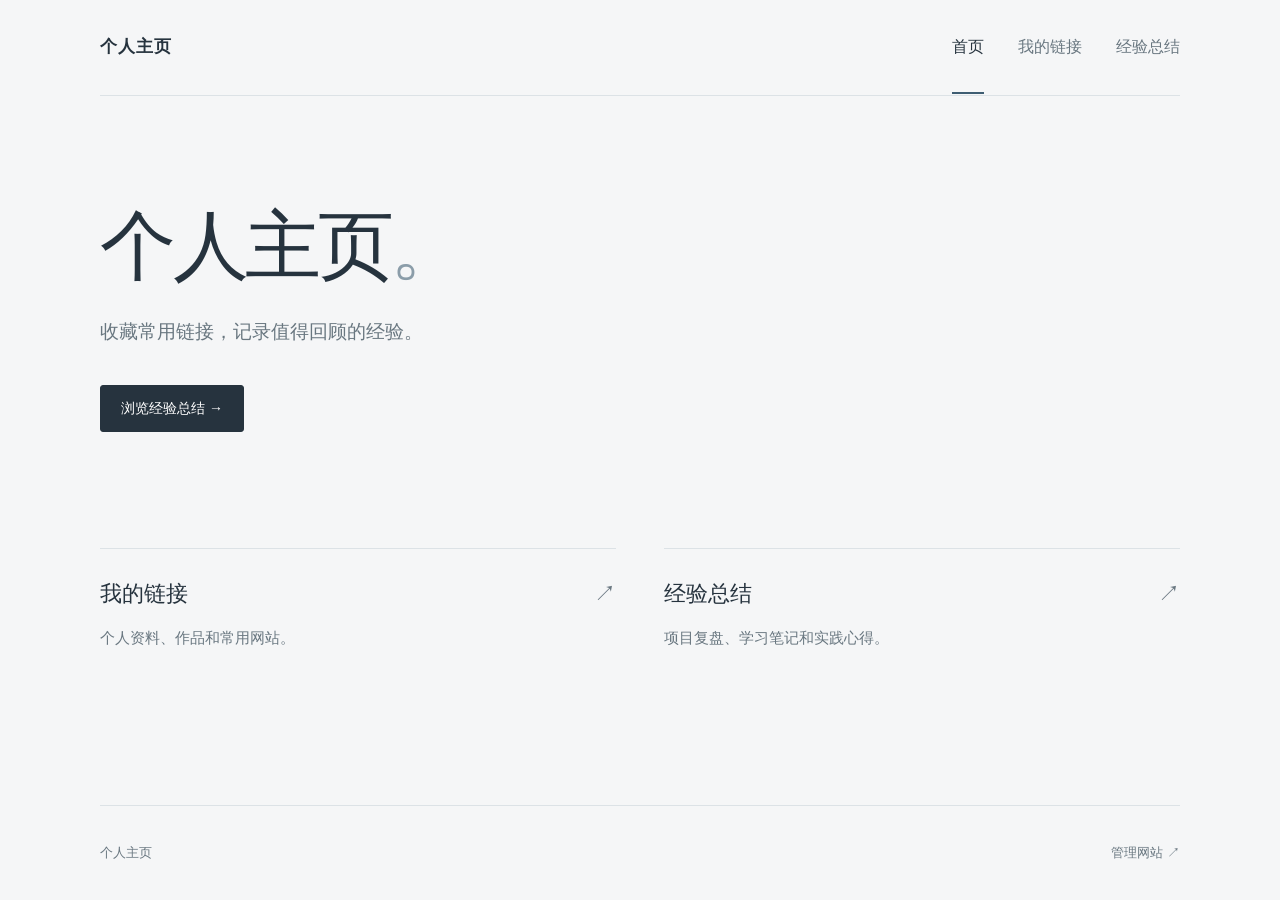
==== index.html @ 12f6c42c "替换完整网站" ====
<!doctype html>
<html lang="zh-CN">
<head>
<meta charset="utf-8">
<meta name="viewport" content="width=device-width,initial-scale=1">
<meta name="description" content="个人链接和经验总结">
<title>个人主页</title>
<link rel="stylesheet" href="style.css">
</head>
<body>
<a class="skip" href="#main">跳到正文</a>
<header>
<a class="brand" href="index.html">个人主页</a>
<nav aria-label="主导航">
<a href="index.html" aria-current="page">首页</a>
<a href="links.html">我的链接</a>
<a href="notes.html">经验总结</a>
</nav>
</header>
<main id="main">
<div class="hero">
<div>
<h1>个人主页<span>。</span>
</h1>
<p>收藏常用链接，记录值得回顾的经验。</p>
<a class="button" href="notes.html">浏览经验总结 →</a>
</div>
</div>
<section class="grid">
<a class="card" href="links.html">
<h2>我的链接 <span>↗</span>
</h2>
<p>个人资料、作品和常用网站。</p>
</a>
<a class="card" href="notes.html">
<h2>经验总结 <span>↗</span>
</h2>
<p>项目复盘、学习笔记和实践心得。</p>
</a>
</section>
</main>
<footer>
<span>个人主页</span>
<a href="admin/index.html">管理网站 ↗</a>
</footer>
</body>
</html>
---- style.css ----
:root{--bg:#f5f6f7;--ink:#26333e;--muted:#697780;--line:#dce2e6;--accent:#3e5d72}
*{box-sizing:border-box}html{color-scheme:light;scroll-behavior:smooth}body{margin:0;background:var(--bg);color:var(--ink);font:16px/1.8 -apple-system,BlinkMacSystemFont,"Segoe UI","Microsoft YaHei",sans-serif;-webkit-font-smoothing:antialiased}a{color:inherit;text-decoration:none}button,input{font:inherit}a,button{touch-action:manipulation}a:focus-visible,button:focus-visible,input:focus-visible{outline:2px solid var(--accent);outline-offset:5px}header,main,footer{width:min(1080px,100% - 64px);margin:auto}header{min-height:96px;display:flex;align-items:center;justify-content:space-between;border-bottom:1px solid var(--line);gap:28px}.brand{font-weight:650;letter-spacing:.06em;font-size:17px}nav{display:flex;gap:34px}nav a{color:var(--muted);padding:32px 0 30px;border-bottom:2px solid transparent}nav a[aria-current]{color:var(--ink);border-bottom-color:var(--accent)}nav a:hover{color:var(--ink)}main{min-height:calc(100svh - 191px);padding:78px 0 100px}h1{font-size:clamp(38px,5vw,64px);font-weight:500;line-height:1.25;letter-spacing:-.045em;margin:0 0 22px}h1 span{color:#8b9da9}h2{font-size:22px;font-weight:550;line-height:1.5;margin:0}p{color:var(--muted);margin:14px 0}main>p{max-width:600px}.hero{padding:24px 0 80px;max-width:780px}.hero h1{font-size:clamp(46px,6vw,76px)}.hero p{font-size:19px}.button{display:inline-flex;align-items:center;gap:20px;background:var(--ink);color:#fff;padding:10px 20px;margin-top:22px;border:1px solid var(--ink);border-radius:3px;font-size:14px;transition:background .18s}.button:hover{background:var(--accent)}.grid{display:grid;grid-template-columns:repeat(2,minmax(0,1fr));gap:0 48px;margin-top:36px}.card{display:block;border-top:1px solid var(--line);padding:28px 0;min-width:0;overflow-wrap:anywhere}.card p{font-size:15px;max-width:48ch}.card h2 span{float:right;color:var(--muted);font-size:22px}.card:hover h2{color:var(--accent)}a.card{transition:background .18s,padding .18s}a.card:hover{background:#edf0f2;padding-left:14px;padding-right:14px}.empty{margin-top:48px;max-width:700px}.empty h2:not(:first-child){margin-top:30px}footer{border-top:1px solid var(--line);min-height:95px;display:flex;align-items:center;justify-content:space-between;color:var(--muted);font-size:13px;gap:20px}footer a:hover{text-decoration:underline}.search{display:block;margin-top:38px;max-width:420px}.search span{display:block;font-size:13px;color:var(--muted);margin-bottom:8px}.search input{width:100%;border:1px solid var(--line);background:#fff;color:var(--ink);padding:11px 14px;border-radius:3px}.result-note{grid-column:1/-1;padding:32px 0;color:var(--muted)}.domain{display:block;color:var(--muted);font-size:12px;margin-top:16px;letter-spacing:.02em}.reading{max-width:720px;margin:0 auto}.reading h1{font-size:clamp(30px,4vw,46px);margin-top:30px}.prose{white-space:pre-wrap;overflow-wrap:anywhere;line-height:2.05;margin:32px 0 56px}.back{font-size:14px;color:var(--muted)}.back:hover{color:var(--ink)}.skip{position:absolute;top:-100px;left:20px;background:#fff;padding:10px;z-index:3}.skip:focus{top:10px}button.retry{border:1px solid var(--line);background:white;padding:8px 16px;color:var(--ink);cursor:pointer}.art{display:none}@media(max-width:640px){header,main,footer{width:calc(100% - 40px)}header{min-height:82px;gap:16px;flex-wrap:wrap;padding-top:22px}nav{gap:24px}nav a{padding:12px 0 18px;font-size:14px}main{padding:48px 0 64px}.hero{padding:8px 0 44px}.grid{grid-template-columns:1fr;gap:0;margin-top:28px}.hero p{font-size:16px}.card{padding:24px 0}footer{min-height:80px}.reading{margin:0}}@media(prefers-reduced-motion:reduce){html{scroll-behavior:auto}*{transition:none!important}}
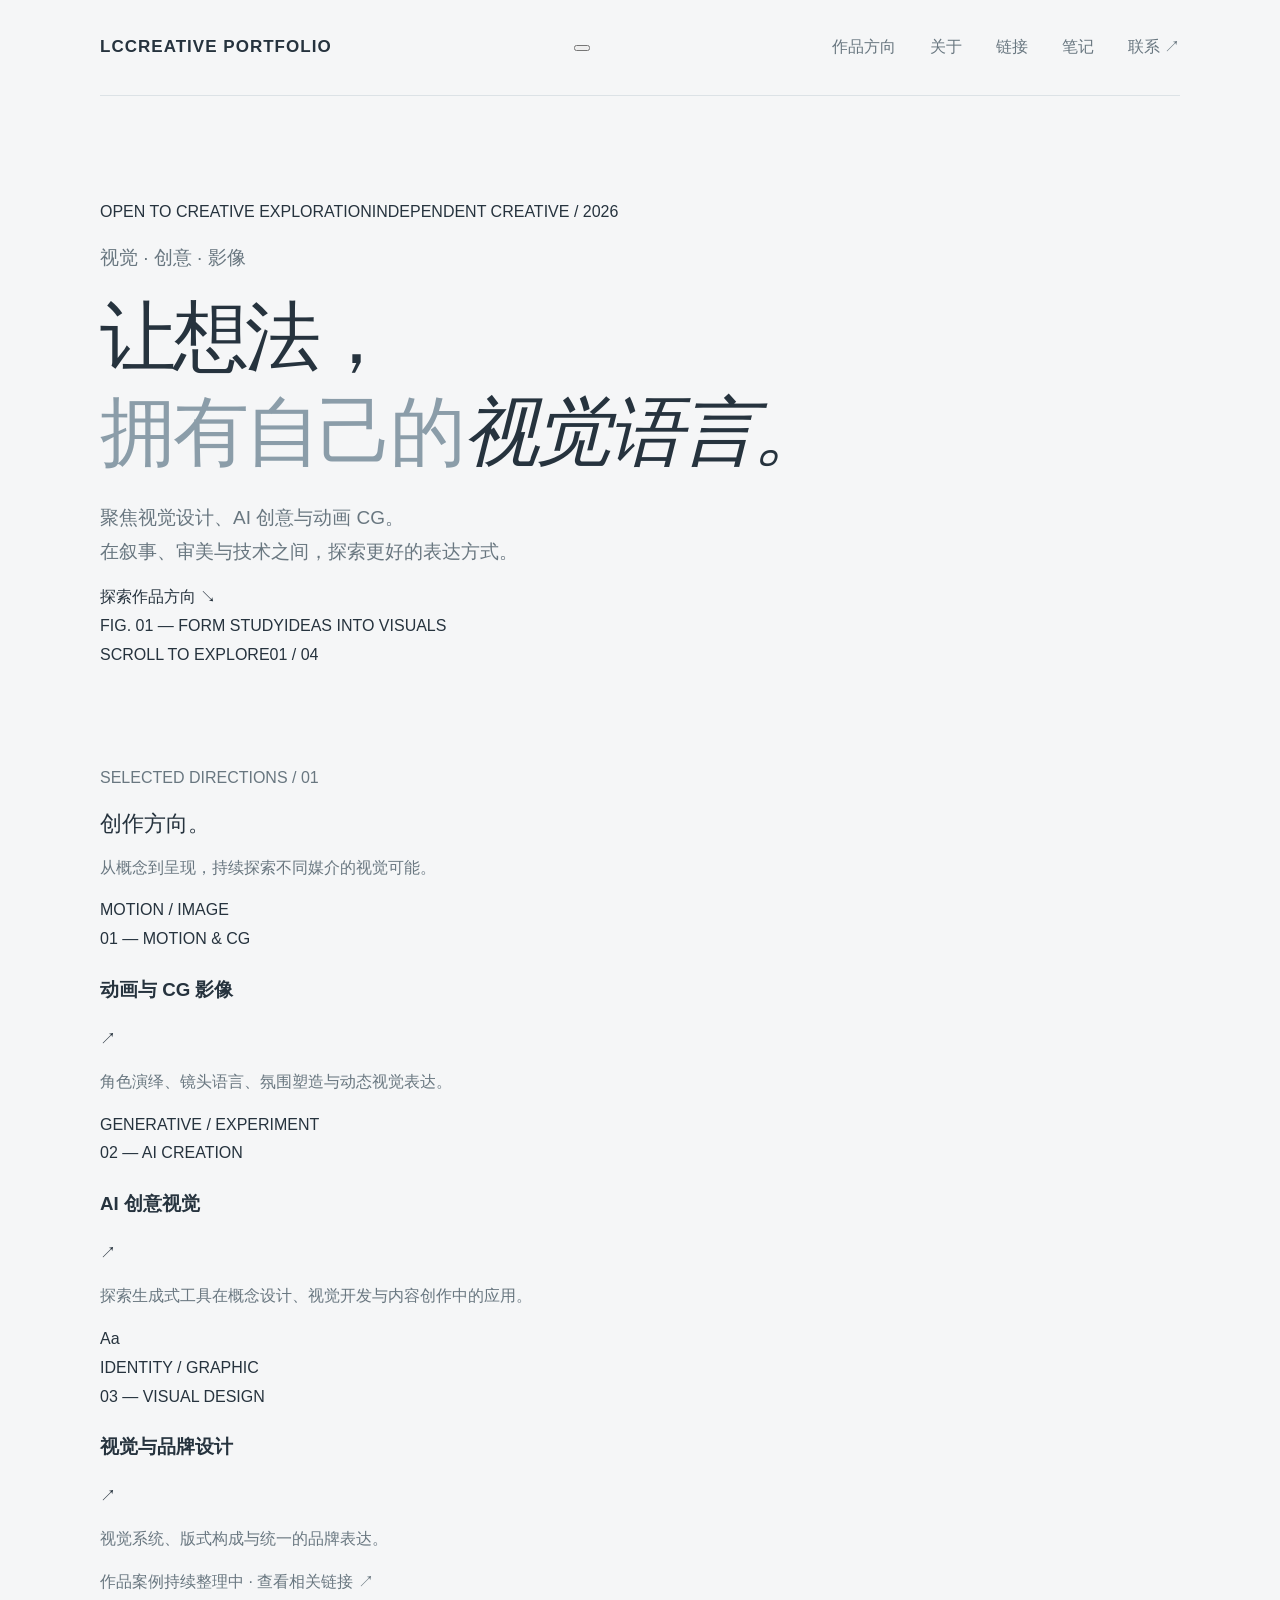
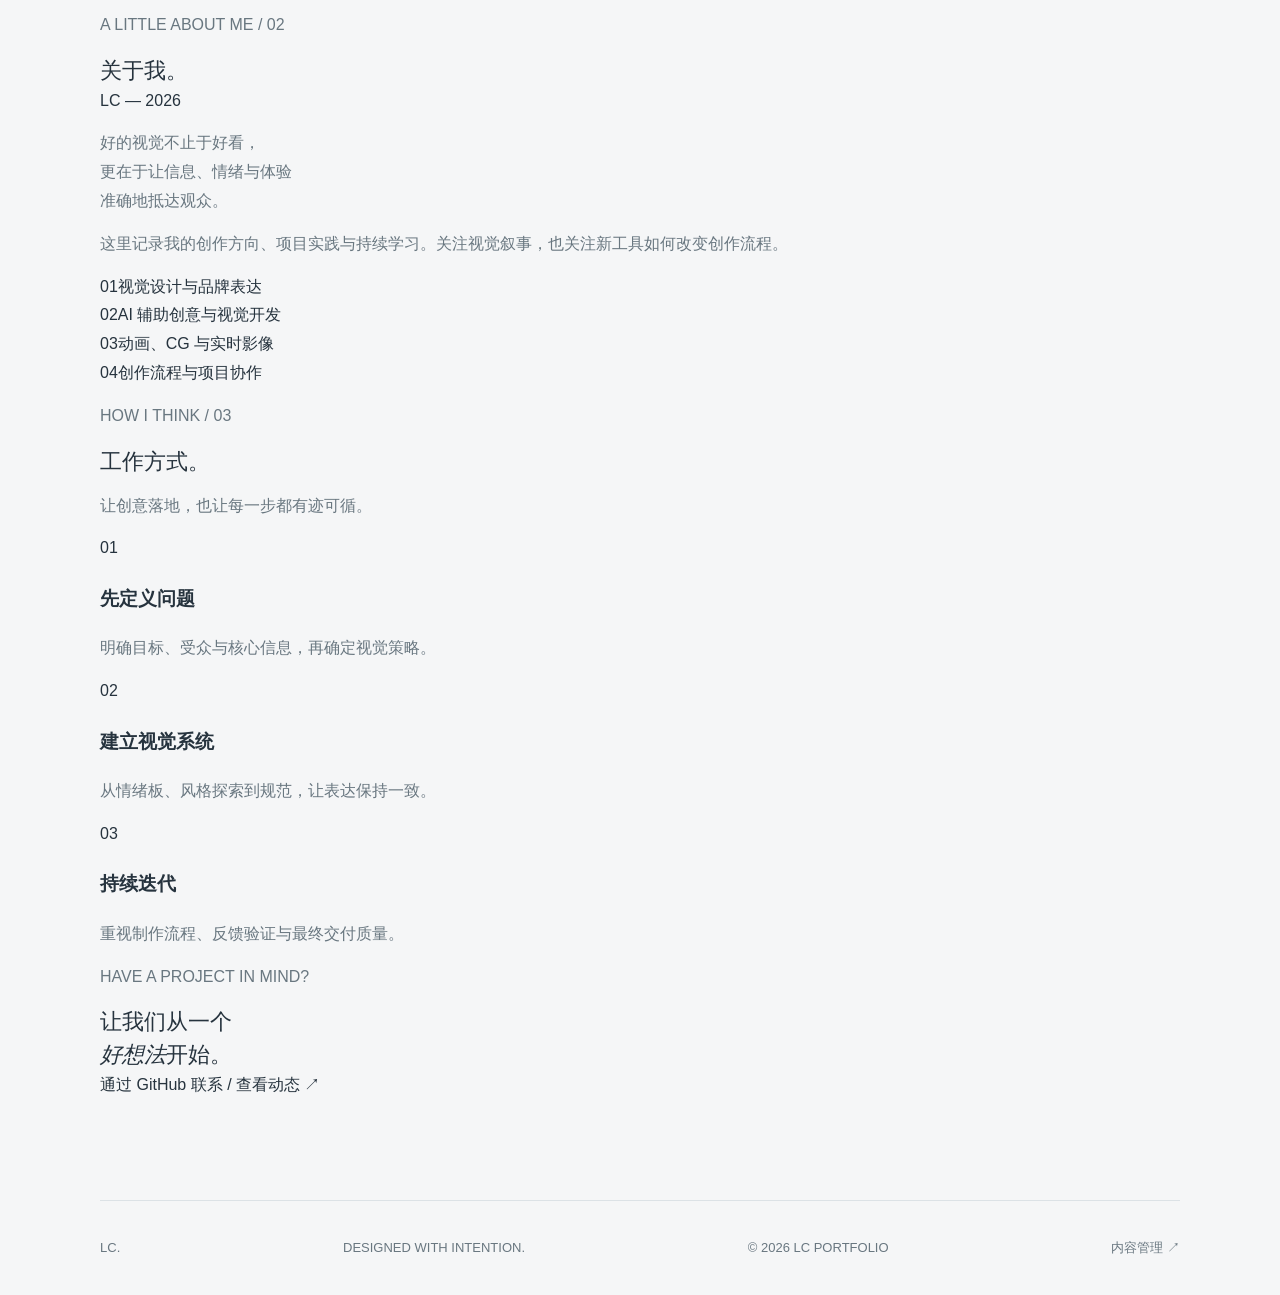
==== commit 75dbd377: "Redesign homepage as minimalist creative portfolio" ====
--- a/index.html
+++ b/index.html
@@ -3,45 +3,45 @@
 <head>
 <meta charset="utf-8">
 <meta name="viewport" content="width=device-width,initial-scale=1">
-<meta name="description" content="个人链接和经验总结">
-<title>个人主页</title>
+<meta name="theme-color" content="#f8f8f6">
+<meta name="description" content="LC 个人创意作品集，聚焦视觉设计、AI创意、动画与CG影像。">
+<title>LC — Creative Portfolio</title>
+<link rel="preconnect" href="https://fonts.googleapis.com">
+<link rel="preconnect" href="https://fonts.gstatic.com" crossorigin>
+<link href="https://fonts.googleapis.com/css2?family=DM+Sans:wght@400;500;600;700&family=Noto+Sans+SC:wght@400;500;600;700&display=swap" rel="stylesheet">
 <link rel="stylesheet" href="style.css">
 </head>
 <body>
 <a class="skip" href="#main">跳到正文</a>
-<header>
-<a class="brand" href="index.html">个人主页</a>
-<nav aria-label="主导航">
-<a href="index.html" aria-current="page">首页</a>
-<a href="links.html">我的链接</a>
-<a href="notes.html">经验总结</a>
-</nav>
+<header class="site-header">
+<a class="brand" href="index.html" aria-label="LC 首页"><span class="brand-mark">LC</span><span class="brand-name">CREATIVE PORTFOLIO</span></a>
+<button class="menu-toggle" type="button" aria-expanded="false" aria-controls="site-nav" aria-label="打开导航"><span></span><span></span></button>
+<nav id="site-nav" aria-label="主导航"><a href="#work">作品方向</a><a href="#about">关于</a><a href="links.html">链接</a><a href="notes.html">笔记</a><a class="nav-contact" href="#contact">联系 ↗</a></nav>
 </header>
 <main id="main">
-<div class="hero">
-<div>
-<h1>个人主页<span>。</span>
-</h1>
-<p>收藏常用链接，记录值得回顾的经验。</p>
-<a class="button" href="notes.html">浏览经验总结 →</a>
-</div>
-</div>
-<section class="grid">
-<a class="card" href="links.html">
-<h2>我的链接 <span>↗</span>
-</h2>
-<p>个人资料、作品和常用网站。</p>
-</a>
-<a class="card" href="notes.html">
-<h2>经验总结 <span>↗</span>
-</h2>
-<p>项目复盘、学习笔记和实践心得。</p>
-</a>
+<section class="hero" aria-labelledby="hero-title">
+<div class="hero-meta"><span><i class="status-dot"></i> OPEN TO CREATIVE EXPLORATION</span><span>INDEPENDENT CREATIVE / 2026</span></div>
+<div class="hero-copy"><p class="eyebrow">视觉 · 创意 · 影像</p><h1 id="hero-title">让想法，<br><span>拥有自己的</span><em>视觉语言。</em></h1><div class="hero-bottom"><p class="hero-intro">聚焦视觉设计、AI 创意与动画 CG。<br>在叙事、审美与技术之间，探索更好的表达方式。</p><a class="text-link" href="#work">探索作品方向 <span>↘</span></a></div></div>
+<div class="hero-art" aria-label="抽象视觉构成"><div class="art-orbit orbit-one"></div><div class="art-orbit orbit-two"></div><div class="art-core"></div><div class="art-line line-one"></div><div class="art-line line-two"></div><span class="art-index">FIG. 01 — FORM STUDY</span><span class="art-side">IDEAS INTO VISUALS</span></div>
+<div class="hero-foot"><span>SCROLL TO EXPLORE</span><span>01 / 04</span></div>
 </section>
+<section class="section work-section" id="work"><div class="section-heading"><div><p class="eyebrow">SELECTED DIRECTIONS / 01</p><h2>创作方向<span>。</span></h2></div><p class="section-note">从概念到呈现，持续探索不同媒介的视觉可能。</p></div>
+<div class="work-grid">
+<a class="work-card work-card-large" href="links.html"><div class="work-visual visual-motion"><div class="motion-ring"></div><div class="motion-block"></div><span class="visual-caption">MOTION / IMAGE</span></div><div class="work-info"><div><span class="work-type">01 — MOTION & CG</span><h3>动画与 CG 影像</h3></div><span class="work-arrow">↗</span></div><p class="work-desc">角色演绎、镜头语言、氛围塑造与动态视觉表达。</p></a>
+<a class="work-card" href="links.html"><div class="work-visual visual-ai"><div class="ai-shape shape-a"></div><div class="ai-shape shape-b"></div><span class="visual-caption">GENERATIVE / EXPERIMENT</span></div><div class="work-info"><div><span class="work-type">02 — AI CREATION</span><h3>AI 创意视觉</h3></div><span class="work-arrow">↗</span></div><p class="work-desc">探索生成式工具在概念设计、视觉开发与内容创作中的应用。</p></a>
+<a class="work-card" href="links.html"><div class="work-visual visual-design"><div class="design-type">Aa</div><div class="design-square"></div><span class="visual-caption">IDENTITY / GRAPHIC</span></div><div class="work-info"><div><span class="work-type">03 — VISUAL DESIGN</span><h3>视觉与品牌设计</h3></div><span class="work-arrow">↗</span></div><p class="work-desc">视觉系统、版式构成与统一的品牌表达。</p></a>
+</div><p class="work-hint">作品案例持续整理中 · <a href="links.html">查看相关链接 ↗</a></p></section>
+<section class="about-section section" id="about"><div class="section-heading"><div><p class="eyebrow">A LITTLE ABOUT ME / 02</p><h2>关于我<span>。</span></h2></div><span class="about-number">LC — 2026</span></div><div class="about-layout"><p class="about-statement">好的视觉不止于好看，<br>更在于让信息、情绪与体验<br><span>准确地抵达观众。</span></p><div class="about-detail"><p>这里记录我的创作方向、项目实践与持续学习。关注视觉叙事，也关注新工具如何改变创作流程。</p><div class="focus-list"><div><span>01</span>视觉设计与品牌表达</div><div><span>02</span>AI 辅助创意与视觉开发</div><div><span>03</span>动画、CG 与实时影像</div><div><span>04</span>创作流程与项目协作</div></div></div></div></section>
+<section class="principles-section section"><div class="section-heading"><div><p class="eyebrow">HOW I THINK / 03</p><h2>工作方式<span>。</span></h2></div><p class="section-note">让创意落地，也让每一步都有迹可循。</p></div><div class="principles-grid"><article><span class="principle-no">01</span><h3>先定义问题</h3><p>明确目标、受众与核心信息，再确定视觉策略。</p></article><article><span class="principle-no">02</span><h3>建立视觉系统</h3><p>从情绪板、风格探索到规范，让表达保持一致。</p></article><article><span class="principle-no">03</span><h3>持续迭代</h3><p>重视制作流程、反馈验证与最终交付质量。</p></article></div></section>
+<section class="contact-section" id="contact"><p class="eyebrow">HAVE A PROJECT IN MIND?</p><div class="contact-row"><h2>让我们从一个<br><em>好想法</em>开始。</h2><a class="contact-link" href="https://github.com/lc371005266-ux" target="_blank" rel="noopener noreferrer">通过 GitHub 联系 / 查看动态 <span>↗</span></a></div></section>
 </main>
-<footer>
-<span>个人主页</span>
-<a href="admin/index.html">管理网站 ↗</a>
-</footer>
+<footer class="site-footer"><a class="footer-brand" href="index.html">LC<span>.</span></a><span>DESIGNED WITH INTENTION.</span><span>© 2026 LC PORTFOLIO</span><a href="admin/index.html">内容管理 ↗</a></footer>
+<script>
+const toggle=document.querySelector('.menu-toggle'),nav=document.querySelector('#site-nav');
+toggle.addEventListener('click',()=>{const open=toggle.getAttribute('aria-expanded')==='true';toggle.setAttribute('aria-expanded',String(!open));nav.classList.toggle('is-open',!open)});
+nav.querySelectorAll('a').forEach(link=>link.addEventListener('click',()=>{toggle.setAttribute('aria-expanded','false');nav.classList.remove('is-open')}));
+const revealItems=document.querySelectorAll('.section,.work-card,.principles-grid article');
+if('IntersectionObserver'in window&&!window.matchMedia('(prefers-reduced-motion: reduce)').matches){document.body.classList.add('has-motion');const observer=new IntersectionObserver(entries=>entries.forEach(entry=>{if(entry.isIntersecting){entry.target.classList.add('is-visible');observer.unobserve(entry.target)}}),{threshold:.12});revealItems.forEach(item=>observer.observe(item))}
+</script>
 </body>
-</html>
+</html>
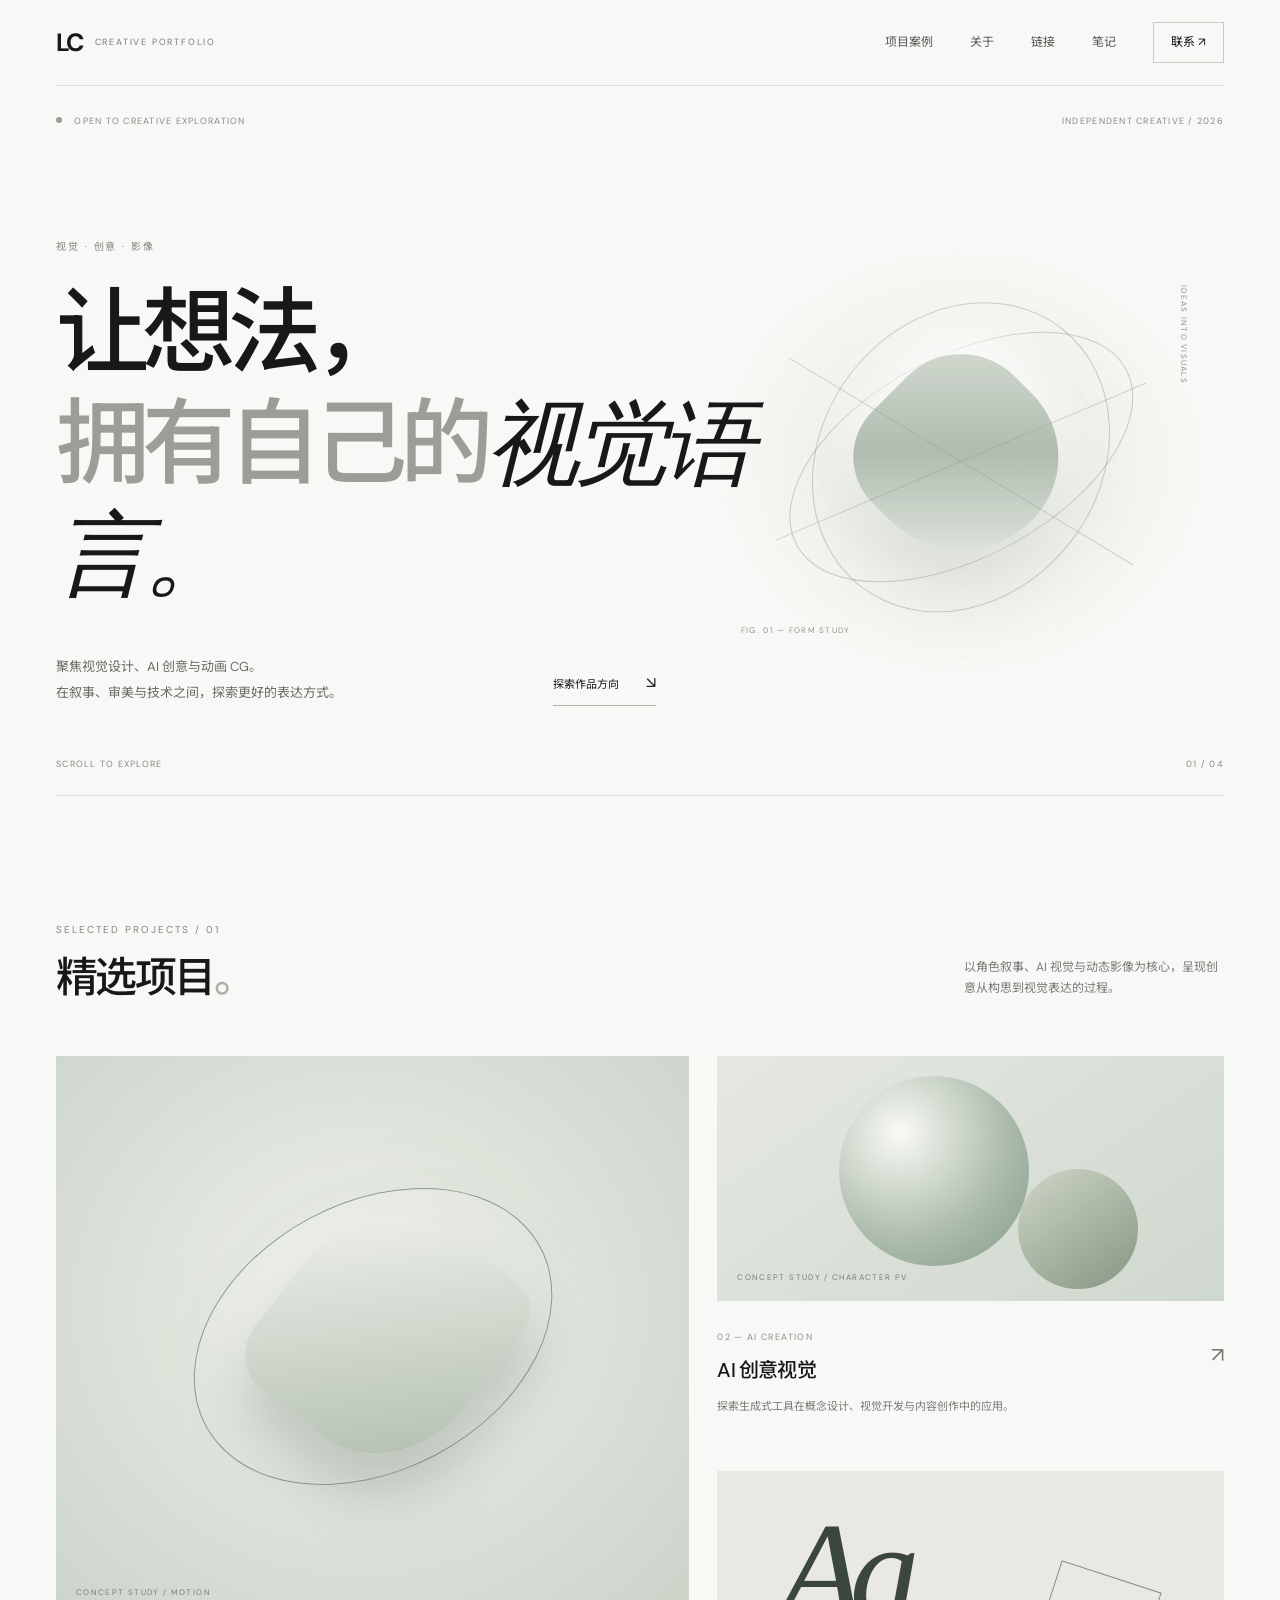
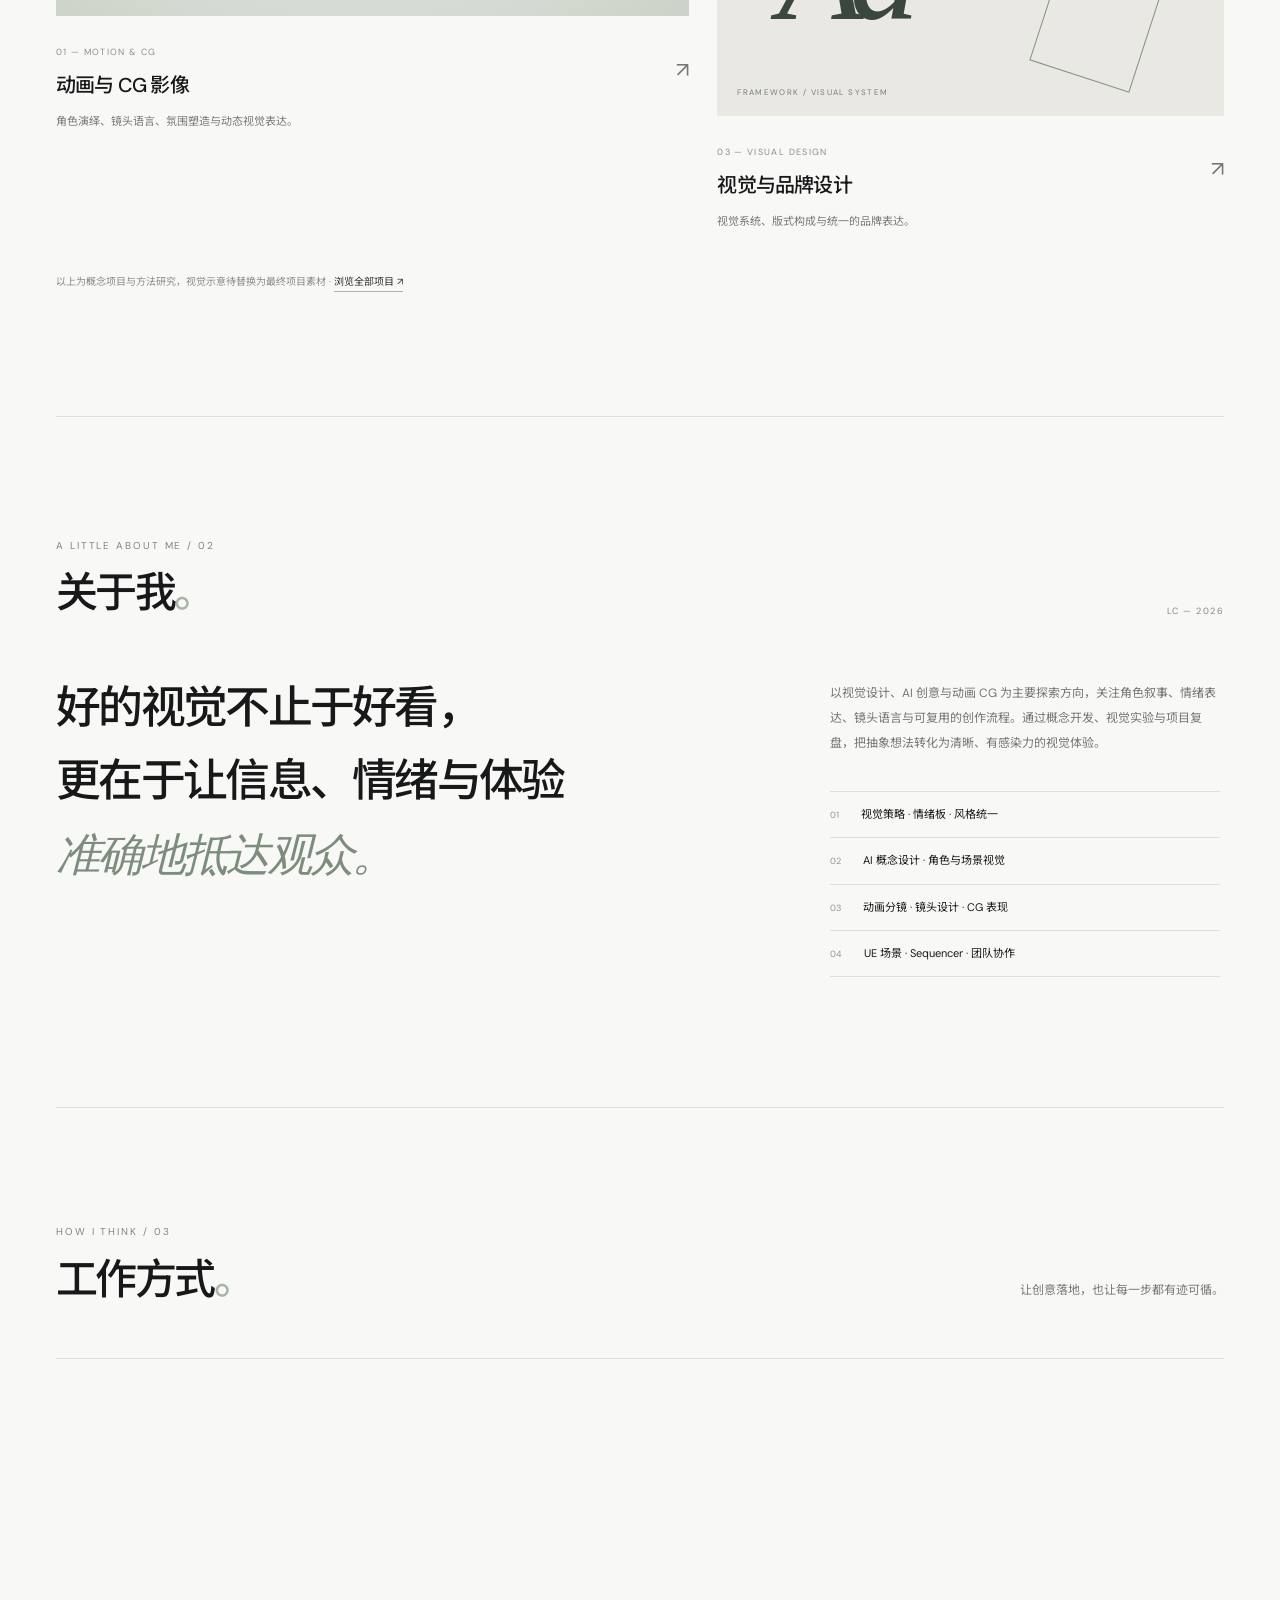
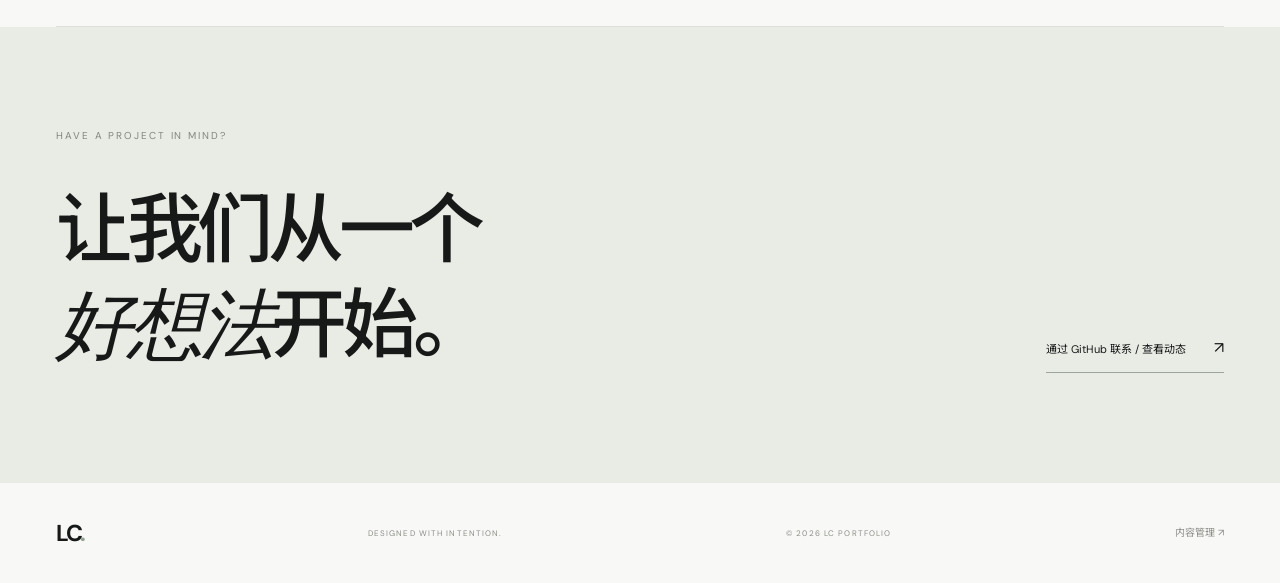
==== commit 0e9b69a8: "Connect homepage to portfolio case studies and refine profile" ====
--- a/index.html
+++ b/index.html
@@ -16,7 +16,7 @@
 <header class="site-header">
 <a class="brand" href="index.html" aria-label="LC 首页"><span class="brand-mark">LC</span><span class="brand-name">CREATIVE PORTFOLIO</span></a>
 <button class="menu-toggle" type="button" aria-expanded="false" aria-controls="site-nav" aria-label="打开导航"><span></span><span></span></button>
-<nav id="site-nav" aria-label="主导航"><a href="#work">作品方向</a><a href="#about">关于</a><a href="links.html">链接</a><a href="notes.html">笔记</a><a class="nav-contact" href="#contact">联系 ↗</a></nav>
+<nav id="site-nav" aria-label="主导航"><a href="projects.html">项目案例</a><a href="#about">关于</a><a href="links.html">链接</a><a href="notes.html">笔记</a><a class="nav-contact" href="#contact">联系 ↗</a></nav>
 </header>
 <main id="main">
 <section class="hero" aria-labelledby="hero-title">
@@ -25,13 +25,13 @@
 <div class="hero-art" aria-label="抽象视觉构成"><div class="art-orbit orbit-one"></div><div class="art-orbit orbit-two"></div><div class="art-core"></div><div class="art-line line-one"></div><div class="art-line line-two"></div><span class="art-index">FIG. 01 — FORM STUDY</span><span class="art-side">IDEAS INTO VISUALS</span></div>
 <div class="hero-foot"><span>SCROLL TO EXPLORE</span><span>01 / 04</span></div>
 </section>
-<section class="section work-section" id="work"><div class="section-heading"><div><p class="eyebrow">SELECTED DIRECTIONS / 01</p><h2>创作方向<span>。</span></h2></div><p class="section-note">从概念到呈现，持续探索不同媒介的视觉可能。</p></div>
+<section class="section work-section" id="work"><div class="section-heading"><div><p class="eyebrow">SELECTED PROJECTS / 01</p><h2>精选项目<span>。</span></h2></div><p class="section-note">以角色叙事、AI 视觉与动态影像为核心，呈现创意从构思到视觉表达的过程。</p></div>
 <div class="work-grid">
-<a class="work-card work-card-large" href="links.html"><div class="work-visual visual-motion"><div class="motion-ring"></div><div class="motion-block"></div><span class="visual-caption">MOTION / IMAGE</span></div><div class="work-info"><div><span class="work-type">01 — MOTION & CG</span><h3>动画与 CG 影像</h3></div><span class="work-arrow">↗</span></div><p class="work-desc">角色演绎、镜头语言、氛围塑造与动态视觉表达。</p></a>
-<a class="work-card" href="links.html"><div class="work-visual visual-ai"><div class="ai-shape shape-a"></div><div class="ai-shape shape-b"></div><span class="visual-caption">GENERATIVE / EXPERIMENT</span></div><div class="work-info"><div><span class="work-type">02 — AI CREATION</span><h3>AI 创意视觉</h3></div><span class="work-arrow">↗</span></div><p class="work-desc">探索生成式工具在概念设计、视觉开发与内容创作中的应用。</p></a>
-<a class="work-card" href="links.html"><div class="work-visual visual-design"><div class="design-type">Aa</div><div class="design-square"></div><span class="visual-caption">IDENTITY / GRAPHIC</span></div><div class="work-info"><div><span class="work-type">03 — VISUAL DESIGN</span><h3>视觉与品牌设计</h3></div><span class="work-arrow">↗</span></div><p class="work-desc">视觉系统、版式构成与统一的品牌表达。</p></a>
-</div><p class="work-hint">作品案例持续整理中 · <a href="links.html">查看相关链接 ↗</a></p></section>
-<section class="about-section section" id="about"><div class="section-heading"><div><p class="eyebrow">A LITTLE ABOUT ME / 02</p><h2>关于我<span>。</span></h2></div><span class="about-number">LC — 2026</span></div><div class="about-layout"><p class="about-statement">好的视觉不止于好看，<br>更在于让信息、情绪与体验<br><span>准确地抵达观众。</span></p><div class="about-detail"><p>这里记录我的创作方向、项目实践与持续学习。关注视觉叙事，也关注新工具如何改变创作流程。</p><div class="focus-list"><div><span>01</span>视觉设计与品牌表达</div><div><span>02</span>AI 辅助创意与视觉开发</div><div><span>03</span>动画、CG 与实时影像</div><div><span>04</span>创作流程与项目协作</div></div></div></div></section>
+<a class="work-card work-card-large" href="project.html?case=fenyin"><div class="work-visual visual-motion"><div class="motion-ring"></div><div class="motion-block"></div><span class="visual-caption">CONCEPT STUDY / MOTION</span></div><div class="work-info"><div><span class="work-type">01 — MOTION & CG</span><h3>动画与 CG 影像</h3></div><span class="work-arrow">↗</span></div><p class="work-desc">角色演绎、镜头语言、氛围塑造与动态视觉表达。</p></a>
+<a class="work-card" href="project.html?case=qingyu"><div class="work-visual visual-ai"><div class="ai-shape shape-a"></div><div class="ai-shape shape-b"></div><span class="visual-caption">CONCEPT STUDY / CHARACTER PV</span></div><div class="work-info"><div><span class="work-type">02 — AI CREATION</span><h3>AI 创意视觉</h3></div><span class="work-arrow">↗</span></div><p class="work-desc">探索生成式工具在概念设计、视觉开发与内容创作中的应用。</p></a>
+<a class="work-card" href="project.html?case=system"><div class="work-visual visual-design"><div class="design-type">Aa</div><div class="design-square"></div><span class="visual-caption">FRAMEWORK / VISUAL SYSTEM</span></div><div class="work-info"><div><span class="work-type">03 — VISUAL DESIGN</span><h3>视觉与品牌设计</h3></div><span class="work-arrow">↗</span></div><p class="work-desc">视觉系统、版式构成与统一的品牌表达。</p></a>
+</div><p class="work-hint">以上为概念项目与方法研究，视觉示意待替换为最终项目素材 · <a href="projects.html">浏览全部项目 ↗</a></p></section>
+<section class="about-section section" id="about"><div class="section-heading"><div><p class="eyebrow">A LITTLE ABOUT ME / 02</p><h2>关于我<span>。</span></h2></div><span class="about-number">LC — 2026</span></div><div class="about-layout"><p class="about-statement">好的视觉不止于好看，<br>更在于让信息、情绪与体验<br><span>准确地抵达观众。</span></p><div class="about-detail"><p>以视觉设计、AI 创意与动画 CG 为主要探索方向，关注角色叙事、情绪表达、镜头语言与可复用的创作流程。通过概念开发、视觉实验与项目复盘，把抽象想法转化为清晰、有感染力的视觉体验。</p><div class="focus-list"><div><span>01</span>视觉策略 · 情绪板 · 风格统一</div><div><span>02</span>AI 概念设计 · 角色与场景视觉</div><div><span>03</span>动画分镜 · 镜头设计 · CG 表现</div><div><span>04</span>UE 场景 · Sequencer · 团队协作</div></div></div></div></section>
 <section class="principles-section section"><div class="section-heading"><div><p class="eyebrow">HOW I THINK / 03</p><h2>工作方式<span>。</span></h2></div><p class="section-note">让创意落地，也让每一步都有迹可循。</p></div><div class="principles-grid"><article><span class="principle-no">01</span><h3>先定义问题</h3><p>明确目标、受众与核心信息，再确定视觉策略。</p></article><article><span class="principle-no">02</span><h3>建立视觉系统</h3><p>从情绪板、风格探索到规范，让表达保持一致。</p></article><article><span class="principle-no">03</span><h3>持续迭代</h3><p>重视制作流程、反馈验证与最终交付质量。</p></article></div></section>
 <section class="contact-section" id="contact"><p class="eyebrow">HAVE A PROJECT IN MIND?</p><div class="contact-row"><h2>让我们从一个<br><em>好想法</em>开始。</h2><a class="contact-link" href="https://github.com/lc371005266-ux" target="_blank" rel="noopener noreferrer">通过 GitHub 联系 / 查看动态 <span>↗</span></a></div></section>
 </main>
--- a/style.css
+++ b/style.css
@@ -1,2 +1,23 @@
-:root{--bg:#f5f6f7;--ink:#26333e;--muted:#697780;--line:#dce2e6;--accent:#3e5d72}
-*{box-sizing:border-box}html{color-scheme:light;scroll-behavior:smooth}body{margin:0;background:var(--bg);color:var(--ink);font:16px/1.8 -apple-system,BlinkMacSystemFont,"Segoe UI","Microsoft YaHei",sans-serif;-webkit-font-smoothing:antialiased}a{color:inherit;text-decoration:none}button,input{font:inherit}a,button{touch-action:manipulation}a:focus-visible,button:focus-visible,input:focus-visible{outline:2px solid var(--accent);outline-offset:5px}header,main,footer{width:min(1080px,100% - 64px);margin:auto}header{min-height:96px;display:flex;align-items:center;justify-content:space-between;border-bottom:1px solid var(--line);gap:28px}.brand{font-weight:650;letter-spacing:.06em;font-size:17px}nav{display:flex;gap:34px}nav a{color:var(--muted);padding:32px 0 30px;border-bottom:2px solid transparent}nav a[aria-current]{color:var(--ink);border-bottom-color:var(--accent)}nav a:hover{color:var(--ink)}main{min-height:calc(100svh - 191px);padding:78px 0 100px}h1{font-size:clamp(38px,5vw,64px);font-weight:500;line-height:1.25;letter-spacing:-.045em;margin:0 0 22px}h1 span{color:#8b9da9}h2{font-size:22px;font-weight:550;line-height:1.5;margin:0}p{color:var(--muted);margin:14px 0}main>p{max-width:600px}.hero{padding:24px 0 80px;max-width:780px}.hero h1{font-size:clamp(46px,6vw,76px)}.hero p{font-size:19px}.button{display:inline-flex;align-items:center;gap:20px;background:var(--ink);color:#fff;padding:10px 20px;margin-top:22px;border:1px solid var(--ink);border-radius:3px;font-size:14px;transition:background .18s}.button:hover{background:var(--accent)}.grid{display:grid;grid-template-columns:repeat(2,minmax(0,1fr));gap:0 48px;margin-top:36px}.card{display:block;border-top:1px solid var(--line);padding:28px 0;min-width:0;overflow-wrap:anywhere}.card p{font-size:15px;max-width:48ch}.card h2 span{float:right;color:var(--muted);font-size:22px}.card:hover h2{color:var(--accent)}a.card{transition:background .18s,padding .18s}a.card:hover{background:#edf0f2;padding-left:14px;padding-right:14px}.empty{margin-top:48px;max-width:700px}.empty h2:not(:first-child){margin-top:30px}footer{border-top:1px solid var(--line);min-height:95px;display:flex;align-items:center;justify-content:space-between;color:var(--muted);font-size:13px;gap:20px}footer a:hover{text-decoration:underline}.search{display:block;margin-top:38px;max-width:420px}.search span{display:block;font-size:13px;color:var(--muted);margin-bottom:8px}.search input{width:100%;border:1px solid var(--line);background:#fff;color:var(--ink);padding:11px 14px;border-radius:3px}.result-note{grid-column:1/-1;padding:32px 0;color:var(--muted)}.domain{display:block;color:var(--muted);font-size:12px;margin-top:16px;letter-spacing:.02em}.reading{max-width:720px;margin:0 auto}.reading h1{font-size:clamp(30px,4vw,46px);margin-top:30px}.prose{white-space:pre-wrap;overflow-wrap:anywhere;line-height:2.05;margin:32px 0 56px}.back{font-size:14px;color:var(--muted)}.back:hover{color:var(--ink)}.skip{position:absolute;top:-100px;left:20px;background:#fff;padding:10px;z-index:3}.skip:focus{top:10px}button.retry{border:1px solid var(--line);background:white;padding:8px 16px;color:var(--ink);cursor:pointer}.art{display:none}@media(max-width:640px){header,main,footer{width:calc(100% - 40px)}header{min-height:82px;gap:16px;flex-wrap:wrap;padding-top:22px}nav{gap:24px}nav a{padding:12px 0 18px;font-size:14px}main{padding:48px 0 64px}.hero{padding:8px 0 44px}.grid{grid-template-columns:1fr;gap:0;margin-top:28px}.hero p{font-size:16px}.card{padding:24px 0}footer{min-height:80px}.reading{margin:0}}@media(prefers-reduced-motion:reduce){html{scroll-behavior:auto}*{transition:none!important}}
+:root{--paper:#f8f8f6;--ink:#171918;--muted:#777b76;--line:#dedfda;--serif:Georgia,"Times New Roman",serif}*{box-sizing:border-box}html{scroll-behavior:smooth;scroll-padding-top:100px}body{margin:0;background:var(--paper);color:var(--ink);font:15px/1.75 "DM Sans","Noto Sans SC",Arial,sans-serif;-webkit-font-smoothing:antialiased}a{color:inherit;text-decoration:none}button{font:inherit}a:focus-visible,button:focus-visible{outline:2px solid #657b6a;outline-offset:5px}.skip{position:absolute;top:-100px;left:20px;z-index:20;background:white;padding:10px 16px}.skip:focus{top:12px}.site-header{height:86px;width:min(1440px,calc(100% - 112px));margin:auto;display:flex;align-items:center;justify-content:space-between;border-bottom:1px solid var(--line);position:relative;z-index:10}.brand{display:flex;align-items:center;gap:13px}.brand-mark{font-size:25px;font-weight:700;letter-spacing:-.09em}.brand-name{font-size:9px;letter-spacing:.2em;color:var(--muted)}.site-header nav{display:flex;align-items:center;gap:37px}.site-header nav a{font-size:12px;color:#555b55;transition:color .2s}.site-header nav a:hover{color:#111}.site-header nav .nav-contact{border:1px solid #c9ccc5;padding:9px 17px;color:var(--ink)}.menu-toggle{display:none}main{overflow:hidden}.hero{width:min(1440px,calc(100% - 112px));margin:auto;min-height:710px;position:relative;padding-top:28px;border-bottom:1px solid var(--line)}.hero-meta,.hero-foot{display:flex;justify-content:space-between;align-items:center;color:#858982;font-size:9px;letter-spacing:.14em}.status-dot{display:inline-block;width:6px;height:6px;border-radius:50%;background:#8da18d;margin-right:9px;vertical-align:1px}.hero-copy{position:relative;z-index:2;padding-top:108px;max-width:720px}.eyebrow{font-size:10px;letter-spacing:.19em;color:#81867e;margin:0 0 23px}.hero h1{font-size:clamp(54px,7.3vw,104px);line-height:1.18;letter-spacing:-.075em;font-weight:500;margin:0}.hero h1 span{color:#9b9e97}.hero h1 em,.contact-row h2 em{font-family:var(--serif);font-weight:400;letter-spacing:-.055em}.hero-bottom{display:flex;align-items:flex-end;justify-content:space-between;max-width:600px;margin-top:43px}.hero-intro{font-size:13px;line-height:2;color:#686d66;margin:0}.text-link{font-size:11px;border-bottom:1px solid #aeb2aa;padding-bottom:8px}.text-link span{font-size:16px;margin-left:24px}.hero-art{position:absolute;right:2%;top:165px;width:41%;height:420px;overflow:hidden;opacity:.92;background:radial-gradient(ellipse at 50% 50%,#e8eae4 0,#f0f0eb 42%,transparent 72%)}.art-orbit{position:absolute;border:1px solid rgba(96,111,98,.35);border-radius:50%;left:50%;top:49%;transform:translate(-50%,-50%) rotate(-28deg)}.orbit-one{width:78%;height:48%}.orbit-two{width:58%;height:78%;transform:translate(-50%,-50%) rotate(38deg)}.art-core{position:absolute;width:190px;height:190px;left:50%;top:49%;transform:translate(-50%,-50%) rotate(45deg);background:linear-gradient(135deg,#d8ded5,#aab8aa 48%,#eef0e9);border-radius:46% 54% 61% 39%;box-shadow:28px 28px 70px #aeb9ad55,-15px -15px 50px #fff}.art-line{position:absolute;height:1px;background:#87978866;left:8%;right:8%;top:50%;transform:rotate(-23deg)}.line-two{transform:rotate(31deg)}.art-index,.art-side{position:absolute;font-size:8px;letter-spacing:.16em;color:#858d82}.art-index{left:4%;bottom:8%}.art-side{right:2%;top:8%;writing-mode:vertical-rl}.hero-foot{position:absolute;bottom:22px;left:0;right:0}.section{width:min(1240px,calc(100% - 112px));margin:auto;padding:125px 0;border-bottom:1px solid var(--line)}.section-heading{display:flex;justify-content:space-between;align-items:flex-end;margin-bottom:52px}.section-heading .eyebrow{margin-bottom:13px}.section-heading h2{font-size:42px;font-weight:500;letter-spacing:-.06em;line-height:1.25;margin:0}.section-heading h2 span{color:#a8b4a6}.section-note{max-width:260px;color:var(--muted);font-size:12px;margin:0 0 5px}.work-grid{display:grid;grid-template-columns:1.25fr 1fr;gap:54px 28px}.work-card{min-width:0;display:block}.work-card-large{grid-row:span 2}.work-visual{height:245px;position:relative;overflow:hidden;background:#e9eae5}.work-card-large .work-visual{height:560px}.visual-caption{position:absolute;left:20px;bottom:17px;font-size:8px;letter-spacing:.17em;color:#777e75}.visual-motion{background:radial-gradient(ellipse at 48% 45%,#f6f6f1 0,#dfe4dc 42%,#cbd3c9 100%)}.motion-ring{position:absolute;width:60%;height:48%;border:1px solid #899b8a;left:20%;top:26%;border-radius:50%;transform:rotate(-28deg);box-shadow:0 0 0 22px #dce2d855,0 0 0 55px #dce2d833}.motion-block{position:absolute;width:34%;height:43%;left:35%;top:28%;background:linear-gradient(135deg,#f4f5ef,#aebbad);transform:rotate(38deg);border-radius:48% 15% 45% 20%;box-shadow:25px 30px 55px #71817455}.visual-ai{background:linear-gradient(145deg,#e5e8e1,#cfd8ce)}.ai-shape{position:absolute;border-radius:50%}.shape-a{width:190px;height:190px;left:24%;top:8%;background:radial-gradient(circle at 32% 30%,#f9faf4,#a9b9aa 60%,#879b8a)}.shape-b{width:120px;height:120px;right:17%;bottom:5%;background:linear-gradient(145deg,#f4f5ed,#a2b09f);mix-blend-mode:multiply}.visual-design{background:#e9e8e2}.design-type{position:absolute;font:italic 140px/1 Georgia,serif;left:12%;top:13%;color:#3b463d;letter-spacing:-.1em}.design-square{position:absolute;width:105px;height:105px;border:1px solid #829080;right:15%;bottom:15%;transform:rotate(18deg)}.work-info{display:flex;justify-content:space-between;align-items:center;margin-top:21px}.work-type{font-size:9px;letter-spacing:.15em;color:#8b9088}.work-info h3{font-size:20px;font-weight:500;margin:5px 0 0;letter-spacing:-.04em}.work-arrow{font-size:21px;color:#73796f;transition:transform .2s}.work-card:hover .work-arrow{transform:translate(4px,-4px)}.work-desc{font-size:11px;color:var(--muted);margin:9px 0 0}.work-hint{font-size:10px;color:#8a8e86;margin:42px 0 0}.work-hint a{color:#333;border-bottom:1px solid #aeb3aa;padding-bottom:3px}.about-section{padding-top:120px;padding-bottom:130px}.about-number{font-size:9px;letter-spacing:.16em;color:#858a82}.about-layout{display:grid;grid-template-columns:1.25fr .75fr;gap:10%;align-items:start}.about-statement{font-size:clamp(27px,3.5vw,46px);line-height:1.65;letter-spacing:-.06em;margin:0;font-weight:500}.about-statement span{font-family:var(--serif);font-style:italic;color:#7d8d7d}.about-detail{max-width:390px;padding-top:9px}.about-detail>p{font-size:12px;color:#737870;line-height:2.1;margin:0 0 35px}.focus-list{border-top:1px solid var(--line)}.focus-list div{padding:13px 0;border-bottom:1px solid var(--line);font-size:11px}.focus-list span{font-size:9px;color:#92978e;margin-right:22px}.principles-section{padding-top:115px;padding-bottom:125px}.principles-grid{display:grid;grid-template-columns:repeat(3,1fr);border-top:1px solid var(--line)}.principles-grid article{padding:25px 30px 10px 0}.principle-no{font-size:9px;color:#8d958a;letter-spacing:.13em}.principles-grid h3{font-size:17px;font-weight:500;margin:23px 0 9px}.principles-grid p{font-size:11px;color:var(--muted);max-width:260px;margin:0}.contact-section{background:#e9ebe5;padding:100px max(56px,calc((100% - 1240px)/2)) 110px}.contact-section>.eyebrow{margin-bottom:38px}.contact-row{display:flex;align-items:flex-end;justify-content:space-between}.contact-row h2{font-size:clamp(42px,6vw,76px);line-height:1.25;letter-spacing:-.07em;font-weight:500;margin:0}.contact-link{font-size:11px;border-bottom:1px solid #9da69a;padding-bottom:10px}.contact-link span{margin-left:25px;font-size:16px}.site-footer{width:min(1440px,calc(100% - 112px));min-height:100px;margin:auto;display:flex;align-items:center;justify-content:space-between;gap:20px;color:#8a8e87;font-size:8px;letter-spacing:.14em}.footer-brand{font-size:23px;letter-spacing:-.1em;font-weight:700;color:var(--ink)}.footer-brand span{color:#91a08f}.site-footer>a:last-child{letter-spacing:0;font-size:10px}.has-motion .section,.has-motion .work-card,.has-motion .principles-grid article{opacity:0;transform:translateY(18px);transition:opacity .7s ease,transform .7s ease}.has-motion .is-visible{opacity:1;transform:none}@media(max-width:760px){.site-header,.hero,.site-footer{width:calc(100% - 40px)}.site-header{height:72px}.brand-mark{font-size:23px}.brand-name{font-size:8px}.menu-toggle{display:flex;width:38px;height:38px;border:1px solid var(--line);background:transparent;align-items:center;justify-content:center;flex-direction:column;gap:5px}.menu-toggle span{width:15px;height:1px;background:var(--ink)}.site-header nav{display:none;position:absolute;top:71px;left:-20px;right:-20px;background:var(--paper);border-bottom:1px solid var(--line);padding:22px 20px 28px;align-items:stretch;gap:18px;flex-direction:column}.site-header nav.is-open{display:flex}.site-header nav .nav-contact{align-self:flex-start}.hero{min-height:680px;padding-top:20px}.hero-meta{font-size:7px;letter-spacing:.08em}.hero-copy{padding-top:85px}.hero h1{font-size:clamp(48px,12vw,76px)}.hero-bottom{margin-top:30px;align-items:flex-start;gap:20px;flex-direction:column}.hero-intro{font-size:11px}.hero-art{top:auto;bottom:70px;right:0;width:75%;height:240px;opacity:.62}.art-core{width:115px;height:115px}.hero-foot{font-size:7px;bottom:15px}.section{width:calc(100% - 40px);padding:82px 0}.section-heading{align-items:flex-start;gap:20px;flex-direction:column;margin-bottom:34px}.section-heading h2{font-size:34px}.section-note{max-width:300px}.work-grid{grid-template-columns:1fr;gap:38px}.work-card-large{grid-row:auto}.work-card-large .work-visual{height:330px}.work-visual{height:230px}.about-layout{grid-template-columns:1fr;gap:35px}.about-statement{font-size:30px}.about-detail{max-width:none}.principles-grid{grid-template-columns:1fr}.principles-grid article{padding:22px 0;border-bottom:1px solid var(--line)}.principles-grid h3{margin:12px 0 6px}.contact-section{padding:75px 20px 80px}.contact-row{align-items:flex-start;gap:35px;flex-direction:column}.contact-row h2{font-size:48px}.site-footer{min-height:100px;flex-wrap:wrap;padding:22px 0;justify-content:space-between}.site-footer>span:nth-of-type(1){display:none}}@media(prefers-reduced-motion:reduce){html{scroll-behavior:auto}*,*::before,*::after{transition:none!important;animation:none!important}.has-motion .section,.has-motion .work-card,.has-motion .principles-grid article{opacity:1;transform:none}}
+.content-page{width:min(1240px,calc(100% - 112px));min-height:calc(100vh - 186px);margin:auto;padding:110px 0 130px;overflow:visible}
+.content-intro{padding-bottom:48px;border-bottom:1px solid var(--line);margin-bottom:36px}
+.content-intro h1{font-size:clamp(46px,6vw,76px);font-weight:500;letter-spacing:-.07em;line-height:1.2;margin:0 0 18px}
+.content-intro h1 span{color:#a8b4a6}
+.content-intro>p:last-child{color:var(--muted);font-size:13px;margin:0}
+.content-page .grid{display:grid;grid-template-columns:repeat(2,minmax(0,1fr));gap:0 42px}
+.content-page .card{display:block;padding:25px 0;border-bottom:1px solid var(--line);min-width:0;overflow-wrap:anywhere}
+.content-page .card h2{font-size:19px;font-weight:500;margin:0;display:flex;justify-content:space-between;gap:18px}
+.content-page .card h2 span{color:#8b9689}
+.content-page .card p{font-size:12px;color:var(--muted);margin:9px 0 0}
+.content-page .card:hover h2{color:#718572}
+.content-page .search{display:block;margin:0 0 28px;max-width:440px}
+.content-page .search span{display:block;font-size:10px;letter-spacing:.12em;color:#82877f;margin-bottom:8px}
+.content-page .search input{width:100%;border:1px solid var(--line);background:#fff;color:var(--ink);padding:12px 14px;border-radius:0;font:inherit;font-size:13px}
+.content-page .domain{display:block;color:#8b9088;font-size:10px;margin-top:12px}
+.content-page .result-note{grid-column:1/-1;color:var(--muted);font-size:12px;padding:28px 0}
+.reading{width:min(780px,calc(100% - 48px));min-height:calc(100vh - 186px);margin:auto;padding:100px 0 120px}
+.reading .back{font-size:11px;color:#7b8279}
+.reading h1{font-size:clamp(34px,5vw,54px);line-height:1.25;letter-spacing:-.06em;font-weight:500;margin:55px 0 30px}
+.reading .prose{white-space:pre-wrap;overflow-wrap:anywhere;font-size:14px;line-height:2.1;color:#555c54;border-top:1px solid var(--line);padding-top:30px;min-height:200px}
+@media(max-width:760px){.content-page{width:calc(100% - 40px);padding:70px 0 90px}.content-intro{padding-bottom:32px;margin-bottom:20px}.content-intro h1{font-size:48px}.content-page .grid{grid-template-columns:1fr}.reading{padding:65px 0 90px}.reading h1{margin-top:40px}}
+.admin-help{max-width:680px;margin-top:70px;border-top:1px solid var(--line);padding-top:25px}.admin-help h2{font-size:20px;font-weight:500}.admin-help ol{padding-left:20px;color:var(--muted);font-size:13px;line-height:2.4}.button{display:inline-flex;align-items:center;background:var(--ink);color:#fff;padding:11px 20px;font-size:12px;margin-top:8px}.button:hover{background:#536755}
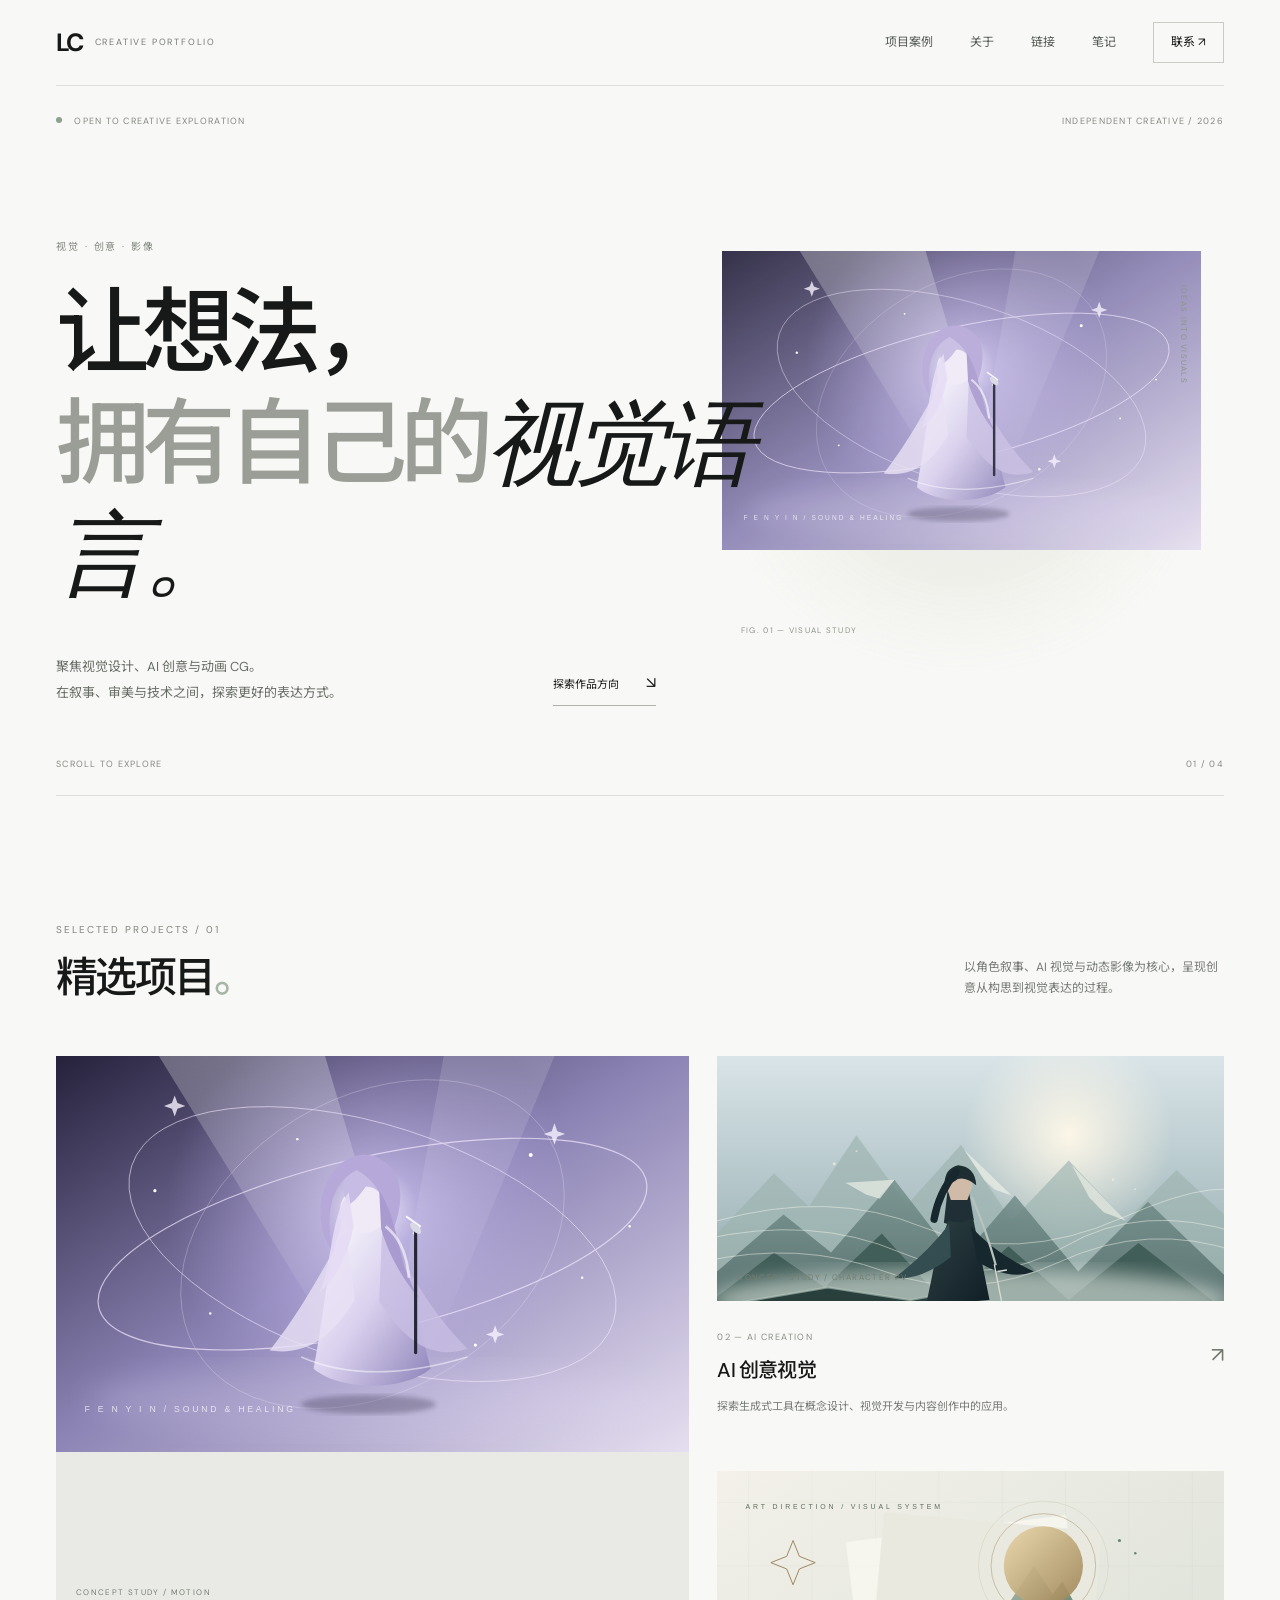
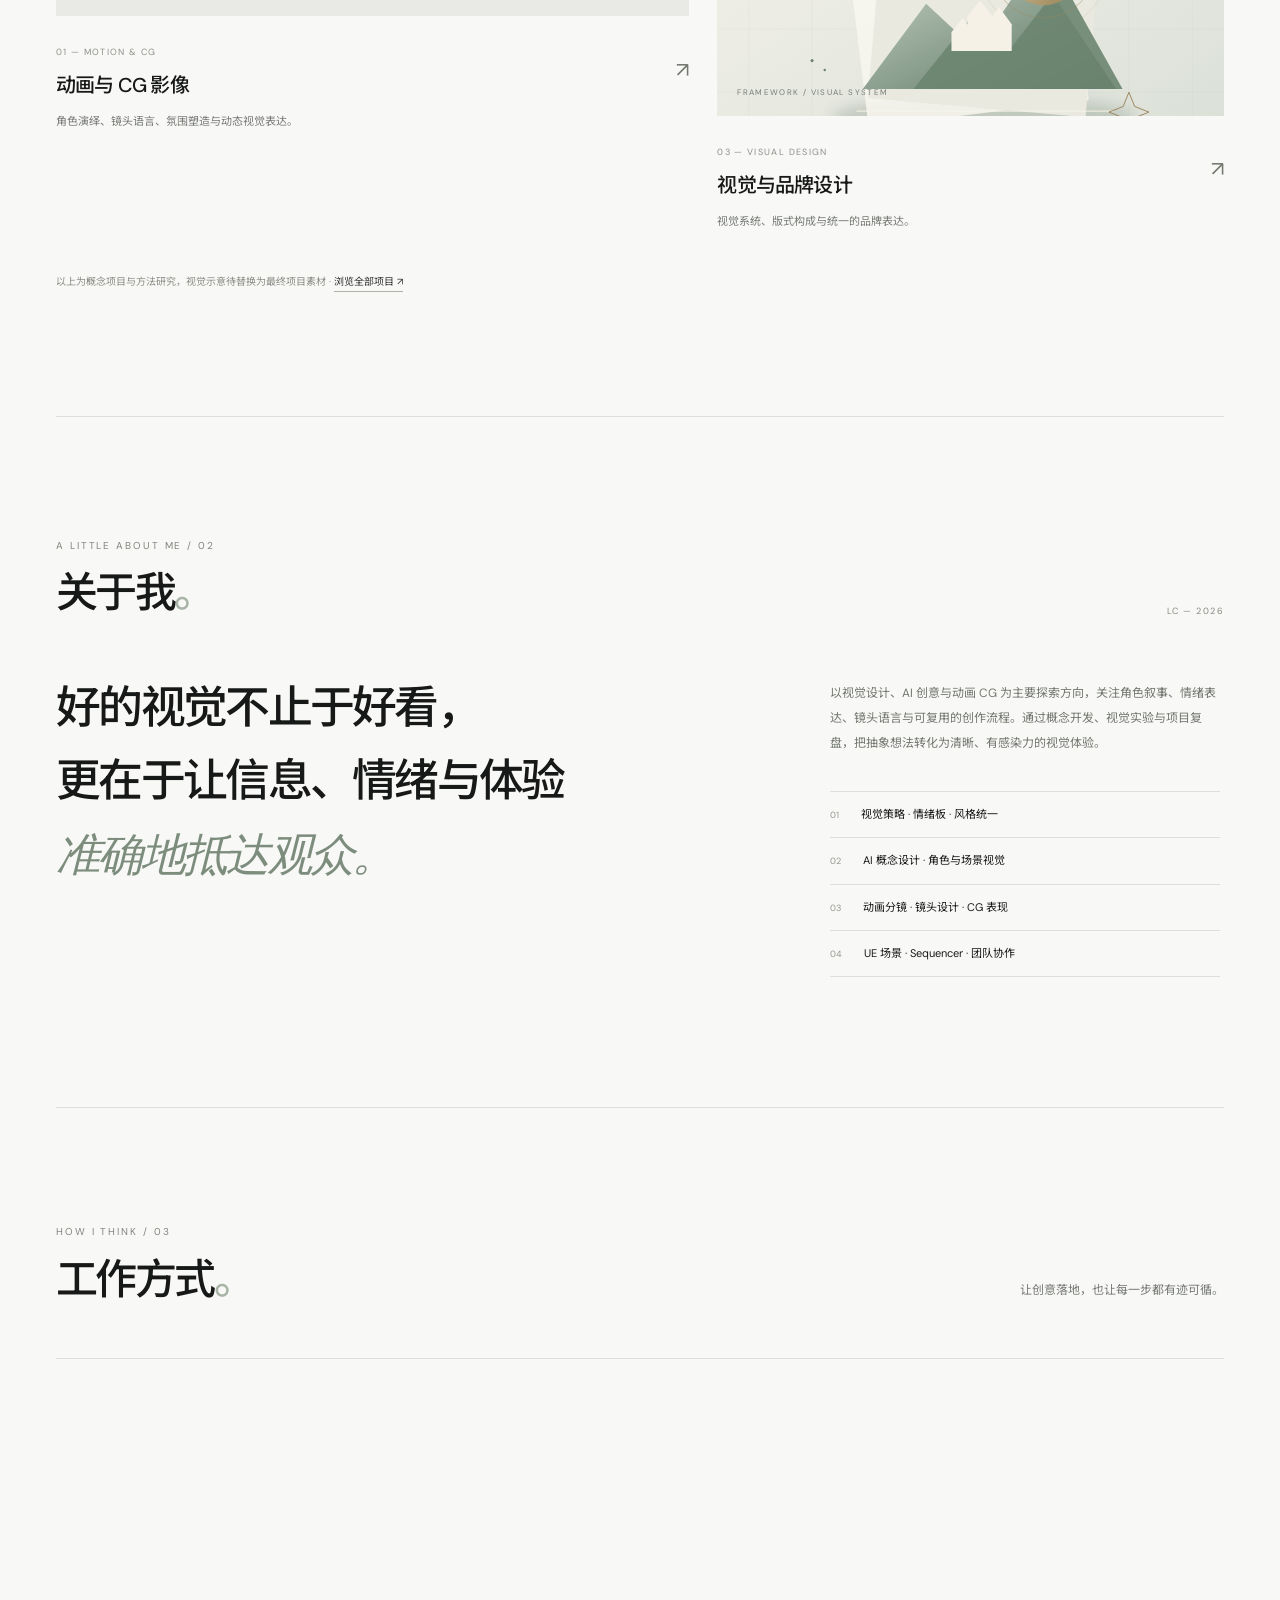
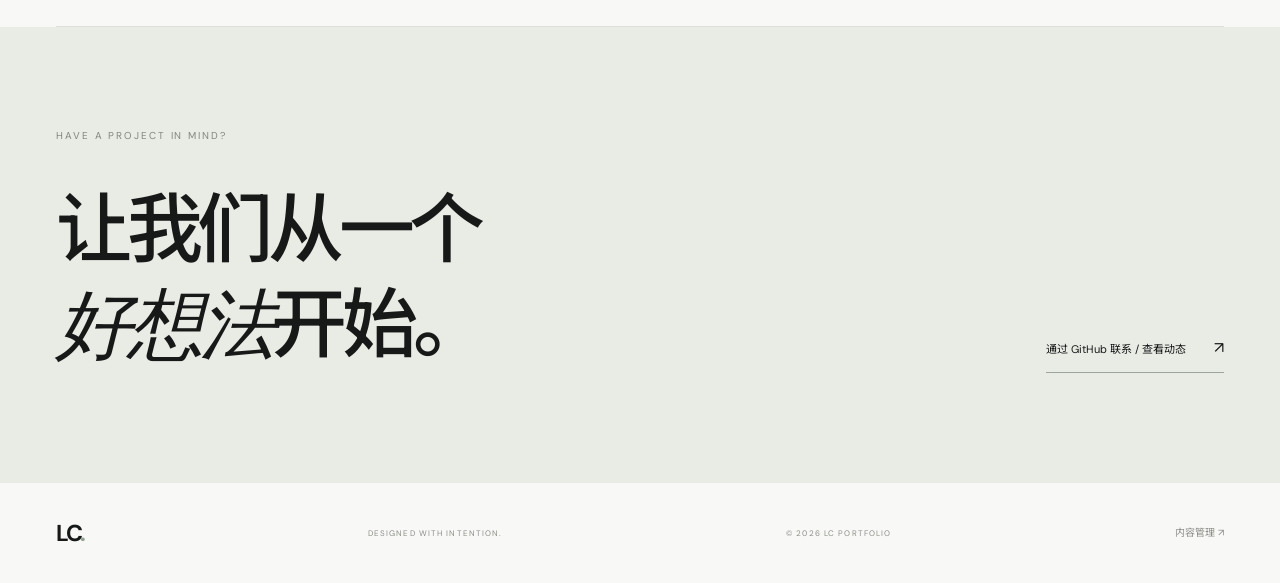
==== commit 8c7dfa10: "Feature custom artwork across homepage sections" ====
--- a/index.html
+++ b/index.html
@@ -22,14 +22,14 @@
 <section class="hero" aria-labelledby="hero-title">
 <div class="hero-meta"><span><i class="status-dot"></i> OPEN TO CREATIVE EXPLORATION</span><span>INDEPENDENT CREATIVE / 2026</span></div>
 <div class="hero-copy"><p class="eyebrow">视觉 · 创意 · 影像</p><h1 id="hero-title">让想法，<br><span>拥有自己的</span><em>视觉语言。</em></h1><div class="hero-bottom"><p class="hero-intro">聚焦视觉设计、AI 创意与动画 CG。<br>在叙事、审美与技术之间，探索更好的表达方式。</p><a class="text-link" href="#work">探索作品方向 <span>↘</span></a></div></div>
-<div class="hero-art" aria-label="抽象视觉构成"><div class="art-orbit orbit-one"></div><div class="art-orbit orbit-two"></div><div class="art-core"></div><div class="art-line line-one"></div><div class="art-line line-two"></div><span class="art-index">FIG. 01 — FORM STUDY</span><span class="art-side">IDEAS INTO VISUALS</span></div>
+<div class="hero-art"><img src="assets/fenyin-stage.svg" alt="舞台与声音粒子概念视觉"><span class="art-index">FIG. 01 — VISUAL STUDY</span><span class="art-side">IDEAS INTO VISUALS</span></div>
 <div class="hero-foot"><span>SCROLL TO EXPLORE</span><span>01 / 04</span></div>
 </section>
 <section class="section work-section" id="work"><div class="section-heading"><div><p class="eyebrow">SELECTED PROJECTS / 01</p><h2>精选项目<span>。</span></h2></div><p class="section-note">以角色叙事、AI 视觉与动态影像为核心，呈现创意从构思到视觉表达的过程。</p></div>
 <div class="work-grid">
-<a class="work-card work-card-large" href="project.html?case=fenyin"><div class="work-visual visual-motion"><div class="motion-ring"></div><div class="motion-block"></div><span class="visual-caption">CONCEPT STUDY / MOTION</span></div><div class="work-info"><div><span class="work-type">01 — MOTION & CG</span><h3>动画与 CG 影像</h3></div><span class="work-arrow">↗</span></div><p class="work-desc">角色演绎、镜头语言、氛围塑造与动态视觉表达。</p></a>
-<a class="work-card" href="project.html?case=qingyu"><div class="work-visual visual-ai"><div class="ai-shape shape-a"></div><div class="ai-shape shape-b"></div><span class="visual-caption">CONCEPT STUDY / CHARACTER PV</span></div><div class="work-info"><div><span class="work-type">02 — AI CREATION</span><h3>AI 创意视觉</h3></div><span class="work-arrow">↗</span></div><p class="work-desc">探索生成式工具在概念设计、视觉开发与内容创作中的应用。</p></a>
-<a class="work-card" href="project.html?case=system"><div class="work-visual visual-design"><div class="design-type">Aa</div><div class="design-square"></div><span class="visual-caption">FRAMEWORK / VISUAL SYSTEM</span></div><div class="work-info"><div><span class="work-type">03 — VISUAL DESIGN</span><h3>视觉与品牌设计</h3></div><span class="work-arrow">↗</span></div><p class="work-desc">视觉系统、版式构成与统一的品牌表达。</p></a>
+<a class="work-card work-card-large" href="project.html?case=fenyin"><div class="work-visual"><img src="assets/fenyin-stage.svg" alt="绯音角色舞台视觉示意"><span class="visual-caption">CONCEPT STUDY / MOTION</span></div><div class="work-info"><div><span class="work-type">01 — MOTION & CG</span><h3>动画与 CG 影像</h3></div><span class="work-arrow">↗</span></div><p class="work-desc">角色演绎、镜头语言、氛围塑造与动态视觉表达。</p></a>
+<a class="work-card" href="project.html?case=qingyu"><div class="work-visual"><img src="assets/qingyu-wind.svg" alt="青羽山崖场景视觉示意"><span class="visual-caption">CONCEPT STUDY / CHARACTER PV</span></div><div class="work-info"><div><span class="work-type">02 — AI CREATION</span><h3>AI 创意视觉</h3></div><span class="work-arrow">↗</span></div><p class="work-desc">探索生成式工具在概念设计、视觉开发与内容创作中的应用。</p></a>
+<a class="work-card" href="project.html?case=system"><div class="work-visual"><img src="assets/visual-system.svg" alt="视觉系统概念版式示意"><span class="visual-caption">FRAMEWORK / VISUAL SYSTEM</span></div><div class="work-info"><div><span class="work-type">03 — VISUAL DESIGN</span><h3>视觉与品牌设计</h3></div><span class="work-arrow">↗</span></div><p class="work-desc">视觉系统、版式构成与统一的品牌表达。</p></a>
 </div><p class="work-hint">以上为概念项目与方法研究，视觉示意待替换为最终项目素材 · <a href="projects.html">浏览全部项目 ↗</a></p></section>
 <section class="about-section section" id="about"><div class="section-heading"><div><p class="eyebrow">A LITTLE ABOUT ME / 02</p><h2>关于我<span>。</span></h2></div><span class="about-number">LC — 2026</span></div><div class="about-layout"><p class="about-statement">好的视觉不止于好看，<br>更在于让信息、情绪与体验<br><span>准确地抵达观众。</span></p><div class="about-detail"><p>以视觉设计、AI 创意与动画 CG 为主要探索方向，关注角色叙事、情绪表达、镜头语言与可复用的创作流程。通过概念开发、视觉实验与项目复盘，把抽象想法转化为清晰、有感染力的视觉体验。</p><div class="focus-list"><div><span>01</span>视觉策略 · 情绪板 · 风格统一</div><div><span>02</span>AI 概念设计 · 角色与场景视觉</div><div><span>03</span>动画分镜 · 镜头设计 · CG 表现</div><div><span>04</span>UE 场景 · Sequencer · 团队协作</div></div></div></div></section>
 <section class="principles-section section"><div class="section-heading"><div><p class="eyebrow">HOW I THINK / 03</p><h2>工作方式<span>。</span></h2></div><p class="section-note">让创意落地，也让每一步都有迹可循。</p></div><div class="principles-grid"><article><span class="principle-no">01</span><h3>先定义问题</h3><p>明确目标、受众与核心信息，再确定视觉策略。</p></article><article><span class="principle-no">02</span><h3>建立视觉系统</h3><p>从情绪板、风格探索到规范，让表达保持一致。</p></article><article><span class="principle-no">03</span><h3>持续迭代</h3><p>重视制作流程、反馈验证与最终交付质量。</p></article></div></section>
--- a/style.css
+++ b/style.css
@@ -20,4 +20,51 @@
 .reading h1{font-size:clamp(34px,5vw,54px);line-height:1.25;letter-spacing:-.06em;font-weight:500;margin:55px 0 30px}
 .reading .prose{white-space:pre-wrap;overflow-wrap:anywhere;font-size:14px;line-height:2.1;color:#555c54;border-top:1px solid var(--line);padding-top:30px;min-height:200px}
 @media(max-width:760px){.content-page{width:calc(100% - 40px);padding:70px 0 90px}.content-intro{padding-bottom:32px;margin-bottom:20px}.content-intro h1{font-size:48px}.content-page .grid{grid-template-columns:1fr}.reading{padding:65px 0 90px}.reading h1{margin-top:40px}}
-.admin-help{max-width:680px;margin-top:70px;border-top:1px solid var(--line);padding-top:25px}.admin-help h2{font-size:20px;font-weight:500}.admin-help ol{padding-left:20px;color:var(--muted);font-size:13px;line-height:2.4}.button{display:inline-flex;align-items:center;background:var(--ink);color:#fff;padding:11px 20px;font-size:12px;margin-top:8px}.button:hover{background:#536755}+.admin-help{max-width:680px;margin-top:70px;border-top:1px solid var(--line);padding-top:25px}.admin-help h2{font-size:20px;font-weight:500}.admin-help ol{padding-left:20px;color:var(--muted);font-size:13px;line-height:2.4}.button{display:inline-flex;align-items:center;background:var(--ink);color:#fff;padding:11px 20px;font-size:12px;margin-top:8px}.button:hover{background:#536755}
+/* Portfolio case-study system */
+.project-index{width:min(1240px,calc(100% - 112px));margin:auto;padding:105px 0 130px}
+.project-intro{border-bottom:1px solid var(--line);padding-bottom:45px;margin-bottom:45px}
+.project-intro h1{font-size:clamp(48px,7vw,86px);font-weight:500;letter-spacing:-.075em;line-height:1.15;margin:0 0 18px}
+.project-intro h1 span{color:#a8b4a6}.project-intro>p:last-child{font-size:13px;color:var(--muted);max-width:560px}
+.case-grid{display:grid;grid-template-columns:repeat(2,minmax(0,1fr));gap:56px 30px}
+.case-card{display:block;min-width:0}.case-art{height:350px;position:relative;overflow:hidden;background:#e7eae3}
+.case-art .case-mark{position:absolute;left:28px;top:25px;font-size:9px;letter-spacing:.17em;color:#687568}
+.case-art .case-number{position:absolute;right:25px;bottom:18px;font:italic 64px Georgia,serif;color:#52605255}
+.case-art .case-orb{position:absolute;width:220px;height:220px;left:50%;top:48%;transform:translate(-50%,-50%);border-radius:48% 52% 60% 40%;background:linear-gradient(140deg,#f5f6ef,#aab9aa 60%,#849985);box-shadow:28px 30px 65px #66786644}
+.case-art.fenyin{background:radial-gradient(ellipse at 50% 45%,#e9e8f0,#d7d7e2 58%,#c9cbd4)}
+.case-art.fenyin .case-orb{background:radial-gradient(circle at 35% 28%,#fff,#c9c2e2 45%,#8d83b3);box-shadow:0 0 90px #a79bdb99}
+.case-art.qingyu{background:linear-gradient(145deg,#e5e9e5,#c5d0c8)}
+.case-art.qingyu .case-orb{width:170px;height:250px;border-radius:50% 50% 12% 12%;background:linear-gradient(150deg,#edf0e9,#9aa99d 60%,#586d60)}
+.case-art.system{background:#e9e8e2}.case-art.system .case-orb{width:250px;height:150px;border-radius:0;transform:translate(-50%,-50%) rotate(-12deg);background:linear-gradient(120deg,#f6f5ee,#b8c1b5);border:1px solid #98a393}
+.case-meta{font-size:9px;letter-spacing:.14em;color:#8b9088;margin-top:19px}
+.case-title{display:flex;justify-content:space-between;align-items:center;font-size:23px;font-weight:500;letter-spacing:-.04em;margin-top:7px}
+.case-title span{font-size:20px;color:#80877e;transition:transform .2s}.case-card:hover .case-title span{transform:translate(4px,-4px)}
+.case-desc{font-size:12px;color:var(--muted);margin:8px 0 0}
+.case-disclaimer{font-size:10px;color:#858a82;margin-top:55px;border-top:1px solid var(--line);padding-top:20px}
+.case-detail{width:min(980px,calc(100% - 112px));margin:auto;padding:95px 0 130px}
+.case-back{font-size:11px;color:#737a72}.case-header{padding:55px 0 38px;border-bottom:1px solid var(--line)}
+.case-header .eyebrow{margin-bottom:15px}.case-header h1{font-size:clamp(43px,6vw,72px);font-weight:500;letter-spacing:-.07em;line-height:1.18;margin:0 0 18px}
+.case-header>p:last-child{max-width:650px;color:var(--muted);font-size:13px}
+.case-hero-art{height:440px;margin:38px 0 60px;position:relative;overflow:hidden;background:linear-gradient(135deg,#e8eae4,#d5ddd3);display:grid;place-items:center}
+.case-hero-art .hero-object{width:240px;height:280px;border-radius:48% 52% 18% 18%;background:linear-gradient(145deg,#f4f5ef,#a9b8a9 60%,#6f8272);box-shadow:35px 40px 90px #52665355;transform:rotate(12deg)}
+.case-hero-art.fenyin{background:radial-gradient(ellipse at center,#e8e5f2,#c9c8d8)}.case-hero-art.fenyin .hero-object{background:radial-gradient(circle at 35% 25%,#fff,#c5bde5 48%,#8075aa);border-radius:50%;box-shadow:0 0 100px #aca1df}
+.case-hero-art.system{background:#e8e8e2}.case-hero-art.system .hero-object{border-radius:0;transform:rotate(-18deg);width:310px;height:180px}
+.case-section{display:grid;grid-template-columns:180px 1fr;gap:45px;padding:27px 0;border-top:1px solid var(--line)}
+.case-section h2{font-size:12px;font-weight:600;margin:0;letter-spacing:.08em}
+.case-section p,.case-section li{font-size:13px;color:#626960;line-height:2;margin:0}
+.case-section ul{padding-left:18px;margin:0}
+.case-tags{display:flex;flex-wrap:wrap;gap:8px}.case-tags span{font-size:10px;border:1px solid #d5d8d1;padding:6px 11px;color:#737b71}
+.case-note{background:#eff0eb;padding:18px 20px;font-size:11px;color:#777e74;margin-top:35px}
+.case-contact{margin-top:65px;padding-top:25px;border-top:1px solid var(--line);display:flex;justify-content:space-between;gap:20px;align-items:center;font-size:12px}
+@media(max-width:760px){.project-index{width:calc(100% - 40px);padding:70px 0 90px}.project-intro{padding-bottom:30px;margin-bottom:30px}.case-grid{grid-template-columns:1fr;gap:38px}.case-art{height:270px}.case-detail{width:calc(100% - 40px);padding:65px 0 90px}.case-header{padding:40px 0 25px}.case-hero-art{height:290px;margin:25px 0 38px}.case-hero-art .hero-object{width:170px;height:200px}.case-section{grid-template-columns:1fr;gap:12px;padding:22px 0}.case-contact{align-items:flex-start;flex-direction:column}}
+
+/* Curated portfolio artwork */
+.case-art{isolation:isolate}
+.case-art img{position:absolute;inset:0;width:100%;height:100%;object-fit:cover;display:block;transition:transform .8s cubic-bezier(.2,.7,.2,1)}
+.case-card:hover .case-art img{transform:scale(1.035)}
+.case-art:after{content:"";position:absolute;inset:0;background:linear-gradient(180deg,rgba(15,24,20,.18),transparent 35%,rgba(15,24,20,.08));pointer-events:none}
+.case-art .case-mark,.case-art .case-number{z-index:1;color:#fff;text-shadow:0 1px 12px rgba(0,0,0,.25)}
+.case-art .case-number{color:rgba(255,255,255,.68)}
+.case-hero-art{padding:0;display:block;background:#e8eae4}
+.case-hero-art img{width:100%;height:100%;object-fit:cover;display:block}
+@media(max-width:760px){.case-art{height:285px}}
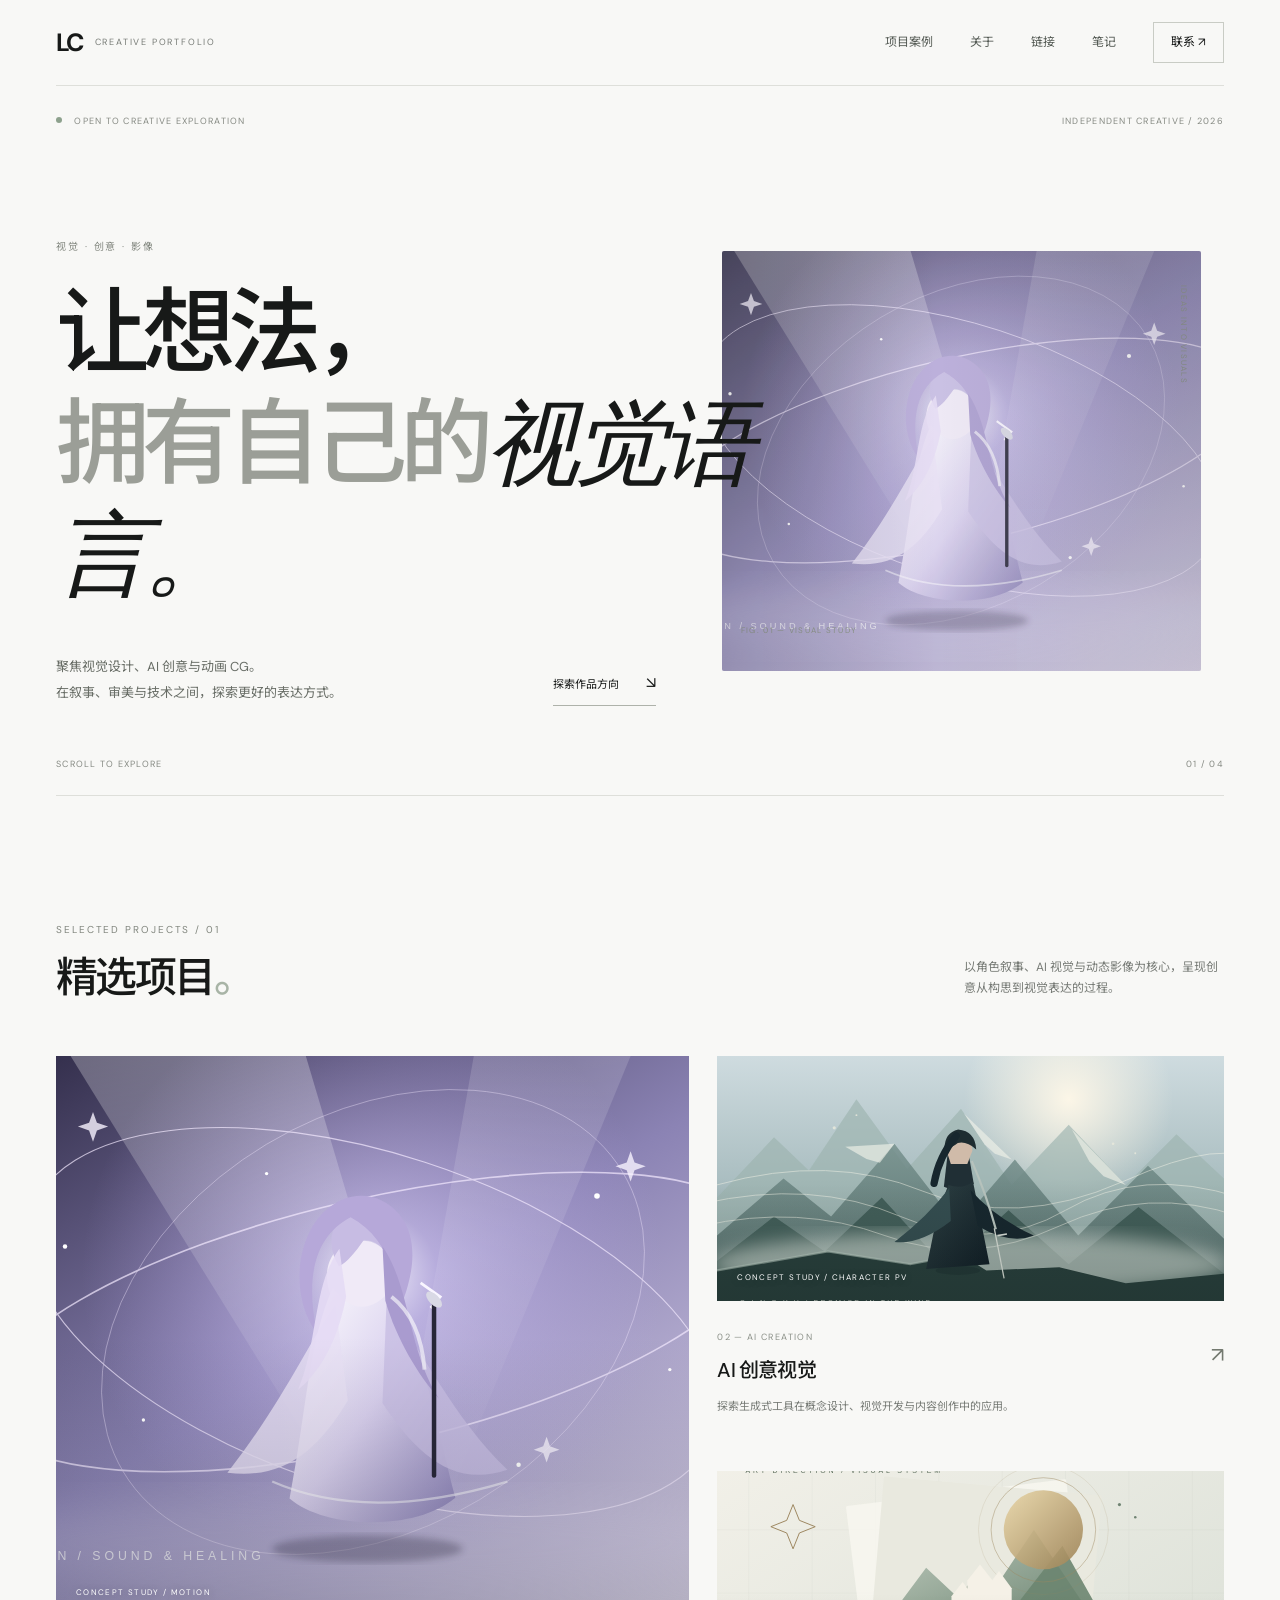
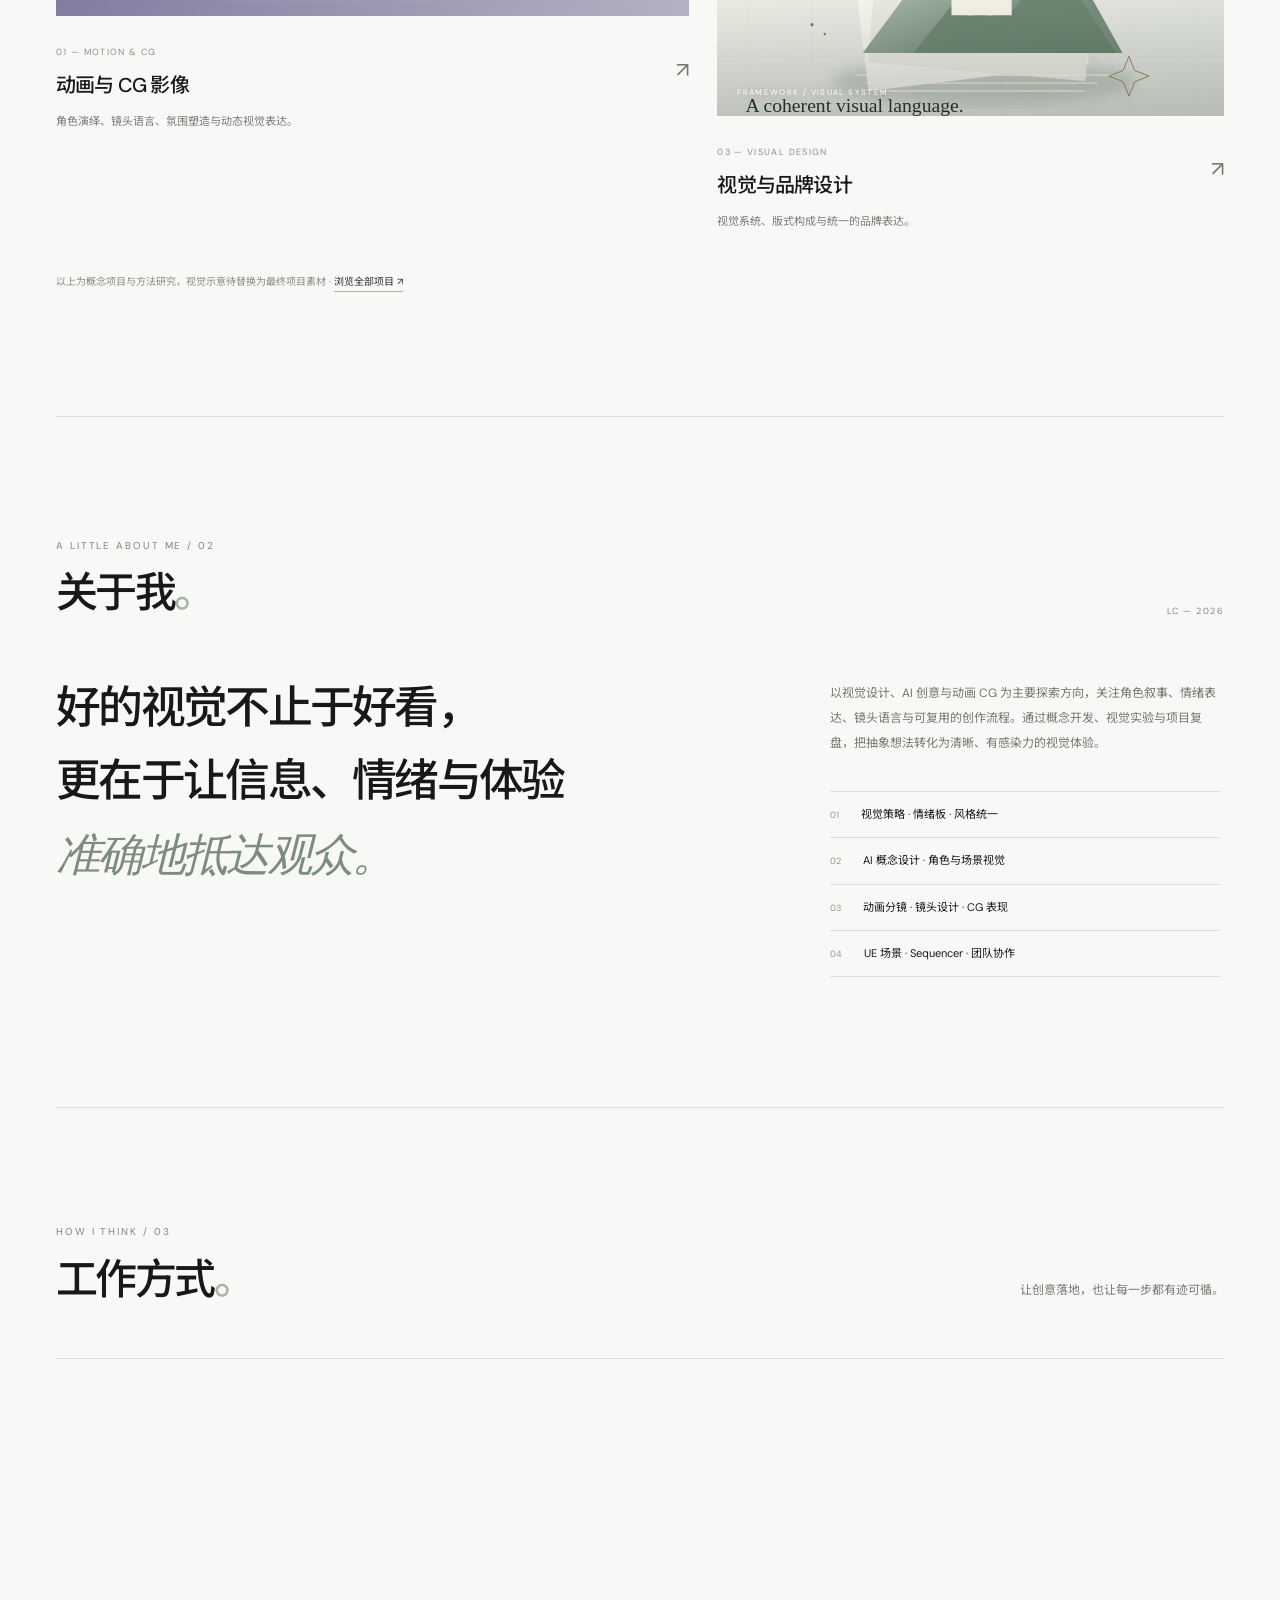
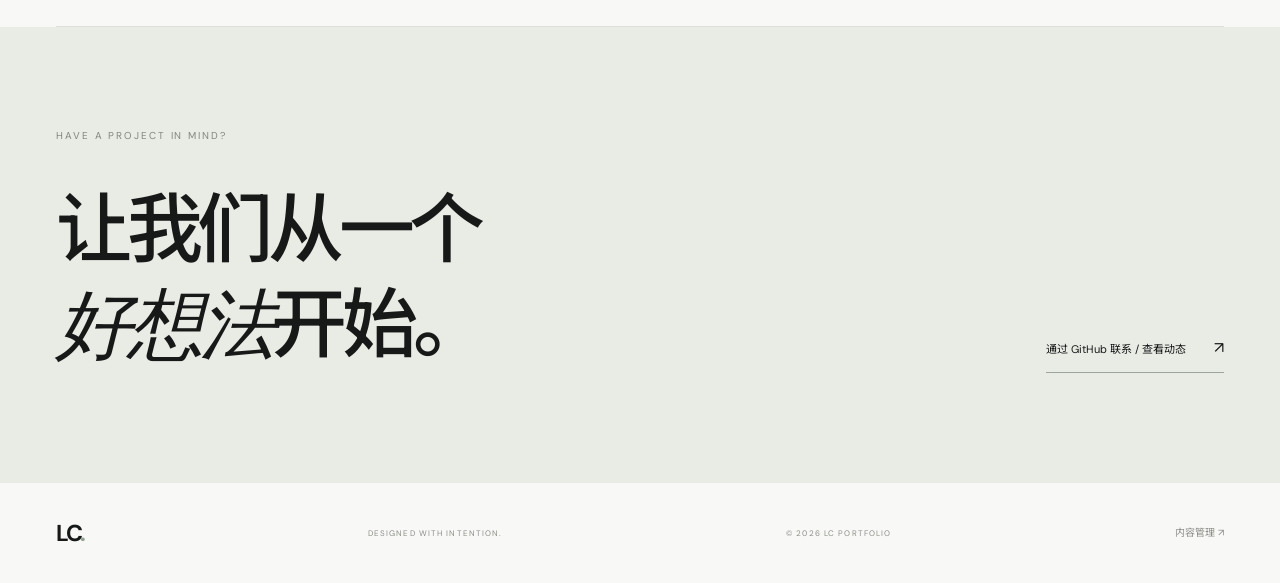
==== commit fcb7506b: "Bust cached portfolio artwork URLs" ====
--- a/index.html
+++ b/index.html
@@ -22,14 +22,14 @@
 <section class="hero" aria-labelledby="hero-title">
 <div class="hero-meta"><span><i class="status-dot"></i> OPEN TO CREATIVE EXPLORATION</span><span>INDEPENDENT CREATIVE / 2026</span></div>
 <div class="hero-copy"><p class="eyebrow">视觉 · 创意 · 影像</p><h1 id="hero-title">让想法，<br><span>拥有自己的</span><em>视觉语言。</em></h1><div class="hero-bottom"><p class="hero-intro">聚焦视觉设计、AI 创意与动画 CG。<br>在叙事、审美与技术之间，探索更好的表达方式。</p><a class="text-link" href="#work">探索作品方向 <span>↘</span></a></div></div>
-<div class="hero-art"><img src="assets/fenyin-stage.svg" alt="舞台与声音粒子概念视觉"><span class="art-index">FIG. 01 — VISUAL STUDY</span><span class="art-side">IDEAS INTO VISUALS</span></div>
+<div class="hero-art"><img src="assets/fenyin-stage.svg?v=20261119-3" alt="舞台与声音粒子概念视觉"><span class="art-index">FIG. 01 — VISUAL STUDY</span><span class="art-side">IDEAS INTO VISUALS</span></div>
 <div class="hero-foot"><span>SCROLL TO EXPLORE</span><span>01 / 04</span></div>
 </section>
 <section class="section work-section" id="work"><div class="section-heading"><div><p class="eyebrow">SELECTED PROJECTS / 01</p><h2>精选项目<span>。</span></h2></div><p class="section-note">以角色叙事、AI 视觉与动态影像为核心，呈现创意从构思到视觉表达的过程。</p></div>
 <div class="work-grid">
-<a class="work-card work-card-large" href="project.html?case=fenyin"><div class="work-visual"><img src="assets/fenyin-stage.svg" alt="绯音角色舞台视觉示意"><span class="visual-caption">CONCEPT STUDY / MOTION</span></div><div class="work-info"><div><span class="work-type">01 — MOTION & CG</span><h3>动画与 CG 影像</h3></div><span class="work-arrow">↗</span></div><p class="work-desc">角色演绎、镜头语言、氛围塑造与动态视觉表达。</p></a>
-<a class="work-card" href="project.html?case=qingyu"><div class="work-visual"><img src="assets/qingyu-wind.svg" alt="青羽山崖场景视觉示意"><span class="visual-caption">CONCEPT STUDY / CHARACTER PV</span></div><div class="work-info"><div><span class="work-type">02 — AI CREATION</span><h3>AI 创意视觉</h3></div><span class="work-arrow">↗</span></div><p class="work-desc">探索生成式工具在概念设计、视觉开发与内容创作中的应用。</p></a>
-<a class="work-card" href="project.html?case=system"><div class="work-visual"><img src="assets/visual-system.svg" alt="视觉系统概念版式示意"><span class="visual-caption">FRAMEWORK / VISUAL SYSTEM</span></div><div class="work-info"><div><span class="work-type">03 — VISUAL DESIGN</span><h3>视觉与品牌设计</h3></div><span class="work-arrow">↗</span></div><p class="work-desc">视觉系统、版式构成与统一的品牌表达。</p></a>
+<a class="work-card work-card-large" href="project.html?case=fenyin"><div class="work-visual"><img src="assets/fenyin-stage.svg?v=20261119-3" alt="绯音角色舞台视觉示意"><span class="visual-caption">CONCEPT STUDY / MOTION</span></div><div class="work-info"><div><span class="work-type">01 — MOTION & CG</span><h3>动画与 CG 影像</h3></div><span class="work-arrow">↗</span></div><p class="work-desc">角色演绎、镜头语言、氛围塑造与动态视觉表达。</p></a>
+<a class="work-card" href="project.html?case=qingyu"><div class="work-visual"><img src="assets/qingyu-wind.svg?v=20261119-3" alt="青羽山崖场景视觉示意"><span class="visual-caption">CONCEPT STUDY / CHARACTER PV</span></div><div class="work-info"><div><span class="work-type">02 — AI CREATION</span><h3>AI 创意视觉</h3></div><span class="work-arrow">↗</span></div><p class="work-desc">探索生成式工具在概念设计、视觉开发与内容创作中的应用。</p></a>
+<a class="work-card" href="project.html?case=system"><div class="work-visual"><img src="assets/visual-system.svg?v=20261119-3" alt="视觉系统概念版式示意"><span class="visual-caption">FRAMEWORK / VISUAL SYSTEM</span></div><div class="work-info"><div><span class="work-type">03 — VISUAL DESIGN</span><h3>视觉与品牌设计</h3></div><span class="work-arrow">↗</span></div><p class="work-desc">视觉系统、版式构成与统一的品牌表达。</p></a>
 </div><p class="work-hint">以上为概念项目与方法研究，视觉示意待替换为最终项目素材 · <a href="projects.html">浏览全部项目 ↗</a></p></section>
 <section class="about-section section" id="about"><div class="section-heading"><div><p class="eyebrow">A LITTLE ABOUT ME / 02</p><h2>关于我<span>。</span></h2></div><span class="about-number">LC — 2026</span></div><div class="about-layout"><p class="about-statement">好的视觉不止于好看，<br>更在于让信息、情绪与体验<br><span>准确地抵达观众。</span></p><div class="about-detail"><p>以视觉设计、AI 创意与动画 CG 为主要探索方向，关注角色叙事、情绪表达、镜头语言与可复用的创作流程。通过概念开发、视觉实验与项目复盘，把抽象想法转化为清晰、有感染力的视觉体验。</p><div class="focus-list"><div><span>01</span>视觉策略 · 情绪板 · 风格统一</div><div><span>02</span>AI 概念设计 · 角色与场景视觉</div><div><span>03</span>动画分镜 · 镜头设计 · CG 表现</div><div><span>04</span>UE 场景 · Sequencer · 团队协作</div></div></div></div></section>
 <section class="principles-section section"><div class="section-heading"><div><p class="eyebrow">HOW I THINK / 03</p><h2>工作方式<span>。</span></h2></div><p class="section-note">让创意落地，也让每一步都有迹可循。</p></div><div class="principles-grid"><article><span class="principle-no">01</span><h3>先定义问题</h3><p>明确目标、受众与核心信息，再确定视觉策略。</p></article><article><span class="principle-no">02</span><h3>建立视觉系统</h3><p>从情绪板、风格探索到规范，让表达保持一致。</p></article><article><span class="principle-no">03</span><h3>持续迭代</h3><p>重视制作流程、反馈验证与最终交付质量。</p></article></div></section>
--- a/style.css
+++ b/style.css
@@ -68,3 +68,79 @@
 .case-hero-art{padding:0;display:block;background:#e8eae4}
 .case-hero-art img{width:100%;height:100%;object-fit:cover;display:block}
 @media(max-width:760px){.case-art{height:285px}}
+
+.hero-art{border-radius:2px;overflow:hidden;background:#d8d6e4}
+.hero-art img{width:100%;height:100%;object-fit:cover;display:block;opacity:.94}
+.hero-art:after{content:"";position:absolute;inset:0;background:linear-gradient(90deg,rgba(18,20,26,.12),transparent 45%,rgba(18,20,26,.12));pointer-events:none}
+.work-visual{isolation:isolate}
+.work-visual img{position:absolute;inset:0;width:100%;height:100%;object-fit:cover;display:block;transition:transform .8s cubic-bezier(.2,.7,.2,1)}
+.work-card:hover .work-visual img{transform:scale(1.035)}
+.work-visual:after{content:"";position:absolute;inset:0;background:linear-gradient(180deg,transparent 50%,rgba(15,24,20,.18));pointer-events:none}
+.work-visual .visual-caption{z-index:1;color:#fff;text-shadow:0 1px 10px rgba(0,0,0,.25)}
+@media(max-width:760px){.hero-art{width:78%;height:245px}}
+
+/* Cinematic editorial case studies */
+.case-header-editorial{padding:70px 0 34px;border:0}
+.case-header-editorial h1{max-width:900px}
+.case-header-editorial>p:last-of-type{font-size:14px;line-height:2;max-width:680px}
+.case-quick-meta{display:flex;flex-wrap:wrap;gap:28px;margin-top:32px;padding-top:16px;border-top:1px solid var(--line);font-size:8px;letter-spacing:.16em;color:#858b82}
+.case-hero-cinema{height:clamp(360px,53vw,650px);margin:0 0 105px;position:relative;background:#d9ddd8}
+.case-hero-cinema:after{content:"";position:absolute;inset:0;background:linear-gradient(180deg,rgba(12,20,18,.03) 45%,rgba(12,20,18,.42))}
+.case-hero-cinema img{width:100%;height:100%;object-fit:cover;display:block}
+.cinema-overlay{position:absolute;z-index:1;left:25px;right:25px;bottom:22px;display:flex;justify-content:space-between;color:#fff;font-size:8px;letter-spacing:.16em}
+.case-summary-grid{display:grid;grid-template-columns:1fr 1fr;gap:10%;padding:0 0 100px;border-bottom:1px solid var(--line)}
+.case-kicker{font-size:8px;letter-spacing:.18em;color:#899087}
+.case-summary-grid h2{font-size:clamp(28px,4vw,48px);line-height:1.45;letter-spacing:-.06em;font-weight:500;margin:18px 0 0}
+.case-summary-grid h2 em,.video-teaser-copy h2 em{font-family:var(--serif);font-weight:400;color:#839181}
+.case-summary-grid>p{font-size:14px;line-height:2.1;color:#646b62;margin:30px 0 0;max-width:520px}
+.case-story-section,.case-process-section{padding:100px 0;border-bottom:1px solid var(--line)}
+.case-section-heading{display:flex;justify-content:space-between;align-items:flex-end;margin-bottom:38px}
+.case-section-heading h2{font-size:35px;font-weight:500;letter-spacing:-.06em;margin:9px 0 0}
+.case-side-note{font-size:8px;letter-spacing:.15em;color:#92978f}
+.case-frame-grid{display:grid;grid-template-columns:repeat(3,minmax(0,1fr));gap:18px}
+.case-frame{min-width:0}
+.case-frame-image{height:300px;position:relative;overflow:hidden;background:#e3e6df}
+.case-frame-image img{width:100%;height:100%;object-fit:cover;display:block;transition:transform .8s}
+.case-frame:hover .case-frame-image img{transform:scale(1.06)}
+.case-frame-image:after{content:"";position:absolute;inset:0;background:linear-gradient(180deg,transparent 55%,rgba(12,20,18,.25))}
+.case-frame-image>span{position:absolute;z-index:1;left:15px;bottom:12px;color:white;font:italic 28px Georgia,serif}
+.frame-0 img{object-position:25% center;filter:saturate(.72)}
+.frame-1 img{object-position:50% center;transform:scale(1.16)}
+.frame-2 img{object-position:75% center;filter:brightness(1.08) saturate(1.1)}
+.case-frame-en{font-size:8px;letter-spacing:.15em;color:#92988e;margin:18px 0 6px}
+.case-frame h3{font-size:18px;font-weight:500;margin:0}
+.case-frame-desc{font-size:11px;line-height:1.9;color:var(--muted);margin:7px 0 0}
+.case-process-list{border-top:1px solid var(--line)}
+.case-process-step{display:grid;grid-template-columns:70px 180px 1fr 24px;gap:20px;align-items:center;padding:22px 0;border-bottom:1px solid var(--line)}
+.process-no{font:italic 20px Georgia,serif;color:#9ba496}
+.case-process-step h3{font-size:15px;font-weight:500;margin:0}
+.case-process-step p{font-size:12px;color:var(--muted);margin:0}
+.process-arrow{font-size:17px;color:#8b9588}
+.case-visual-direction{margin-top:5px}
+.case-video-teaser{display:grid;grid-template-columns:1.1fr .9fr;gap:7%;align-items:center;margin:100px 0 55px;padding:35px;background:#eceee8}
+.video-teaser-art{height:310px;position:relative;overflow:hidden;background:#cdd5cc}
+.video-teaser-art img{width:100%;height:100%;object-fit:cover;filter:brightness(.78);display:block}
+.video-play-mark{position:absolute;left:50%;top:50%;transform:translate(-50%,-50%);width:56px;height:56px;border:1px solid #fff;border-radius:50%;display:grid;place-items:center;color:#fff;font-size:14px;padding-left:3px}
+.video-label{position:absolute;left:17px;bottom:15px;color:white;font-size:8px;letter-spacing:.15em}
+.video-teaser-copy h2{font-size:clamp(27px,3.4vw,42px);line-height:1.3;font-weight:500;letter-spacing:-.06em;margin:15px 0}
+.video-teaser-copy p{font-size:11px;line-height:2;color:#737a71;max-width:340px}
+.case-detail>.case-note{margin-top:0}
+@media(max-width:760px){
+.case-header-editorial{padding:42px 0 25px}
+.case-quick-meta{gap:12px 18px;font-size:7px}
+.case-hero-cinema{height:300px;margin-bottom:65px}
+.cinema-overlay{left:13px;right:13px;bottom:13px;font-size:7px}
+.case-summary-grid{grid-template-columns:1fr;gap:5px;padding-bottom:60px}
+.case-summary-grid>p{margin-top:15px;font-size:12px}
+.case-story-section,.case-process-section{padding:65px 0}
+.case-section-heading{align-items:flex-start;gap:10px;flex-direction:column;margin-bottom:25px}
+.case-section-heading h2{font-size:29px}
+.case-frame-grid{grid-template-columns:1fr;gap:30px}
+.case-frame-image{height:250px}
+.case-process-step{grid-template-columns:38px 1fr 20px;gap:12px;padding:17px 0}
+.case-process-step p{grid-column:2/3;font-size:11px}
+.process-arrow{grid-column:3;grid-row:1/3}
+.case-video-teaser{grid-template-columns:1fr;gap:25px;margin:65px 0 35px;padding:15px}
+.video-teaser-art{height:220px}
+.video-teaser-copy{padding:5px 4px 12px}
+}
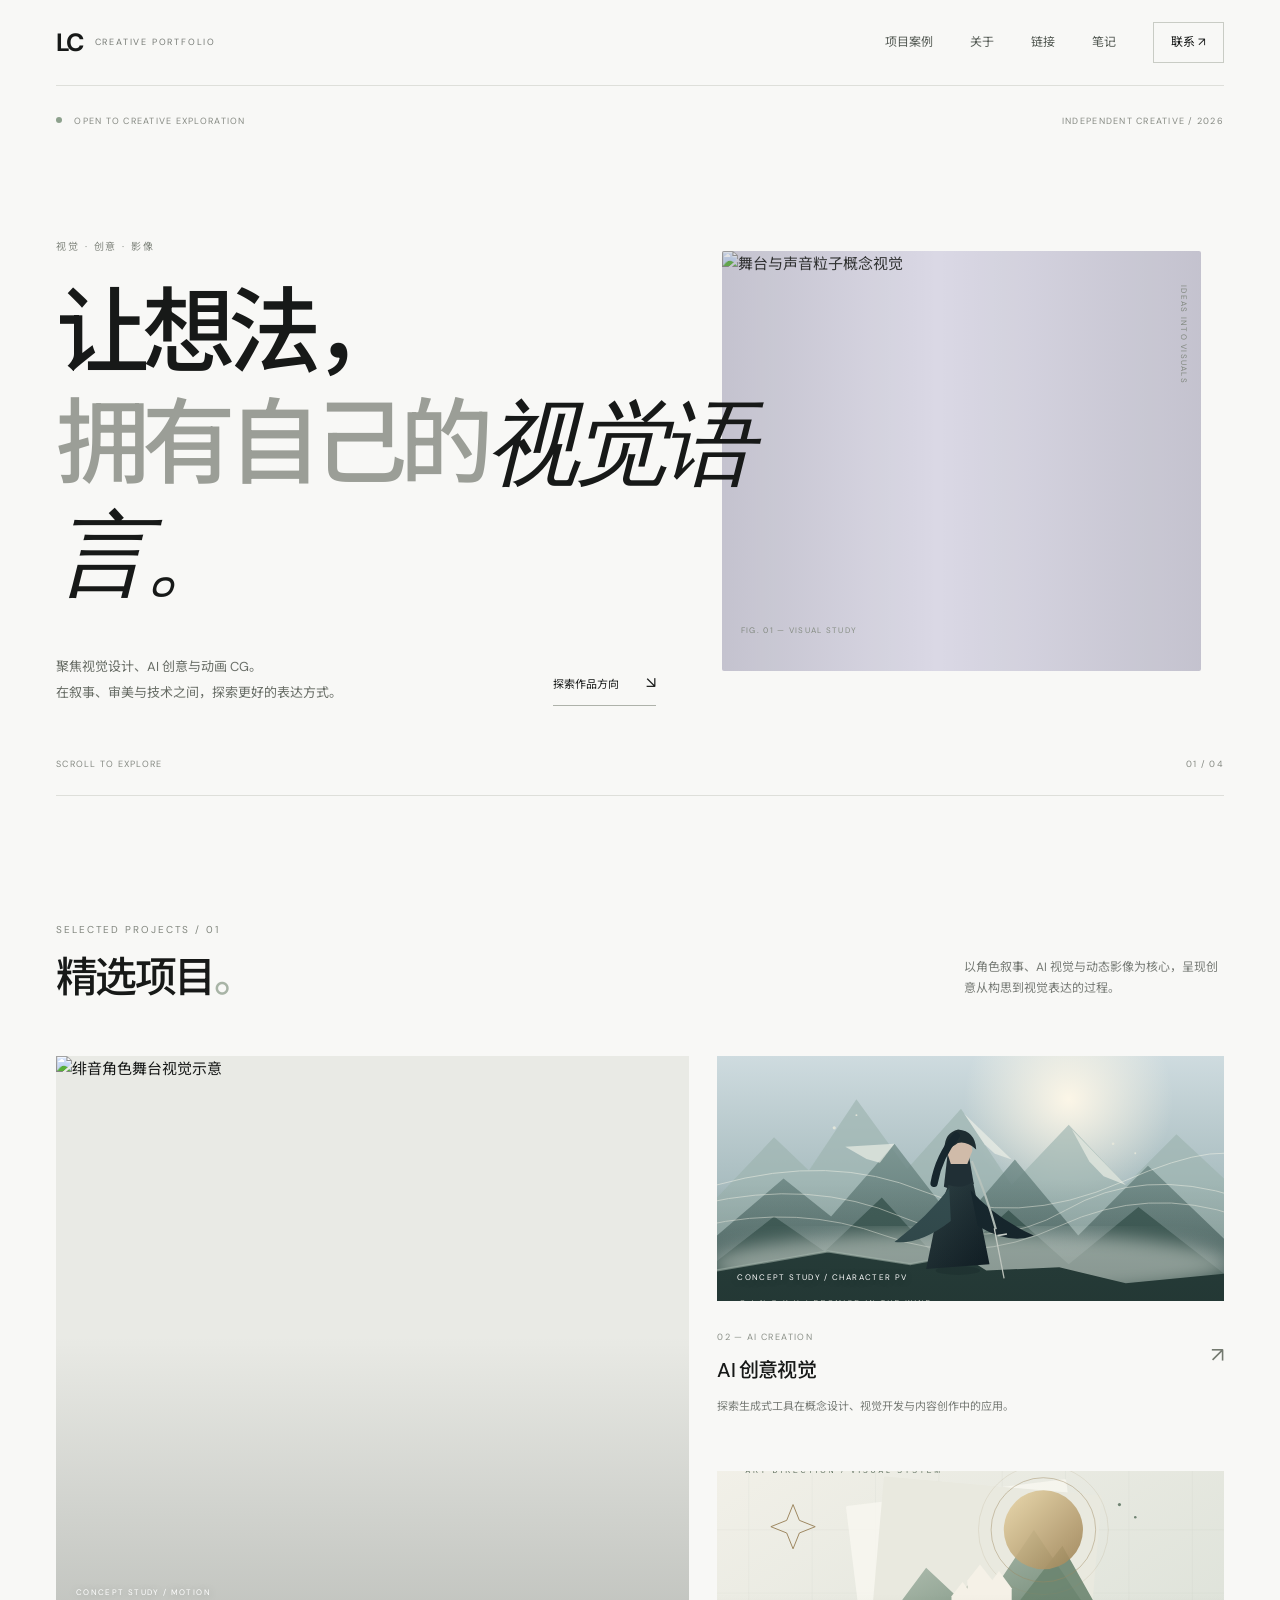
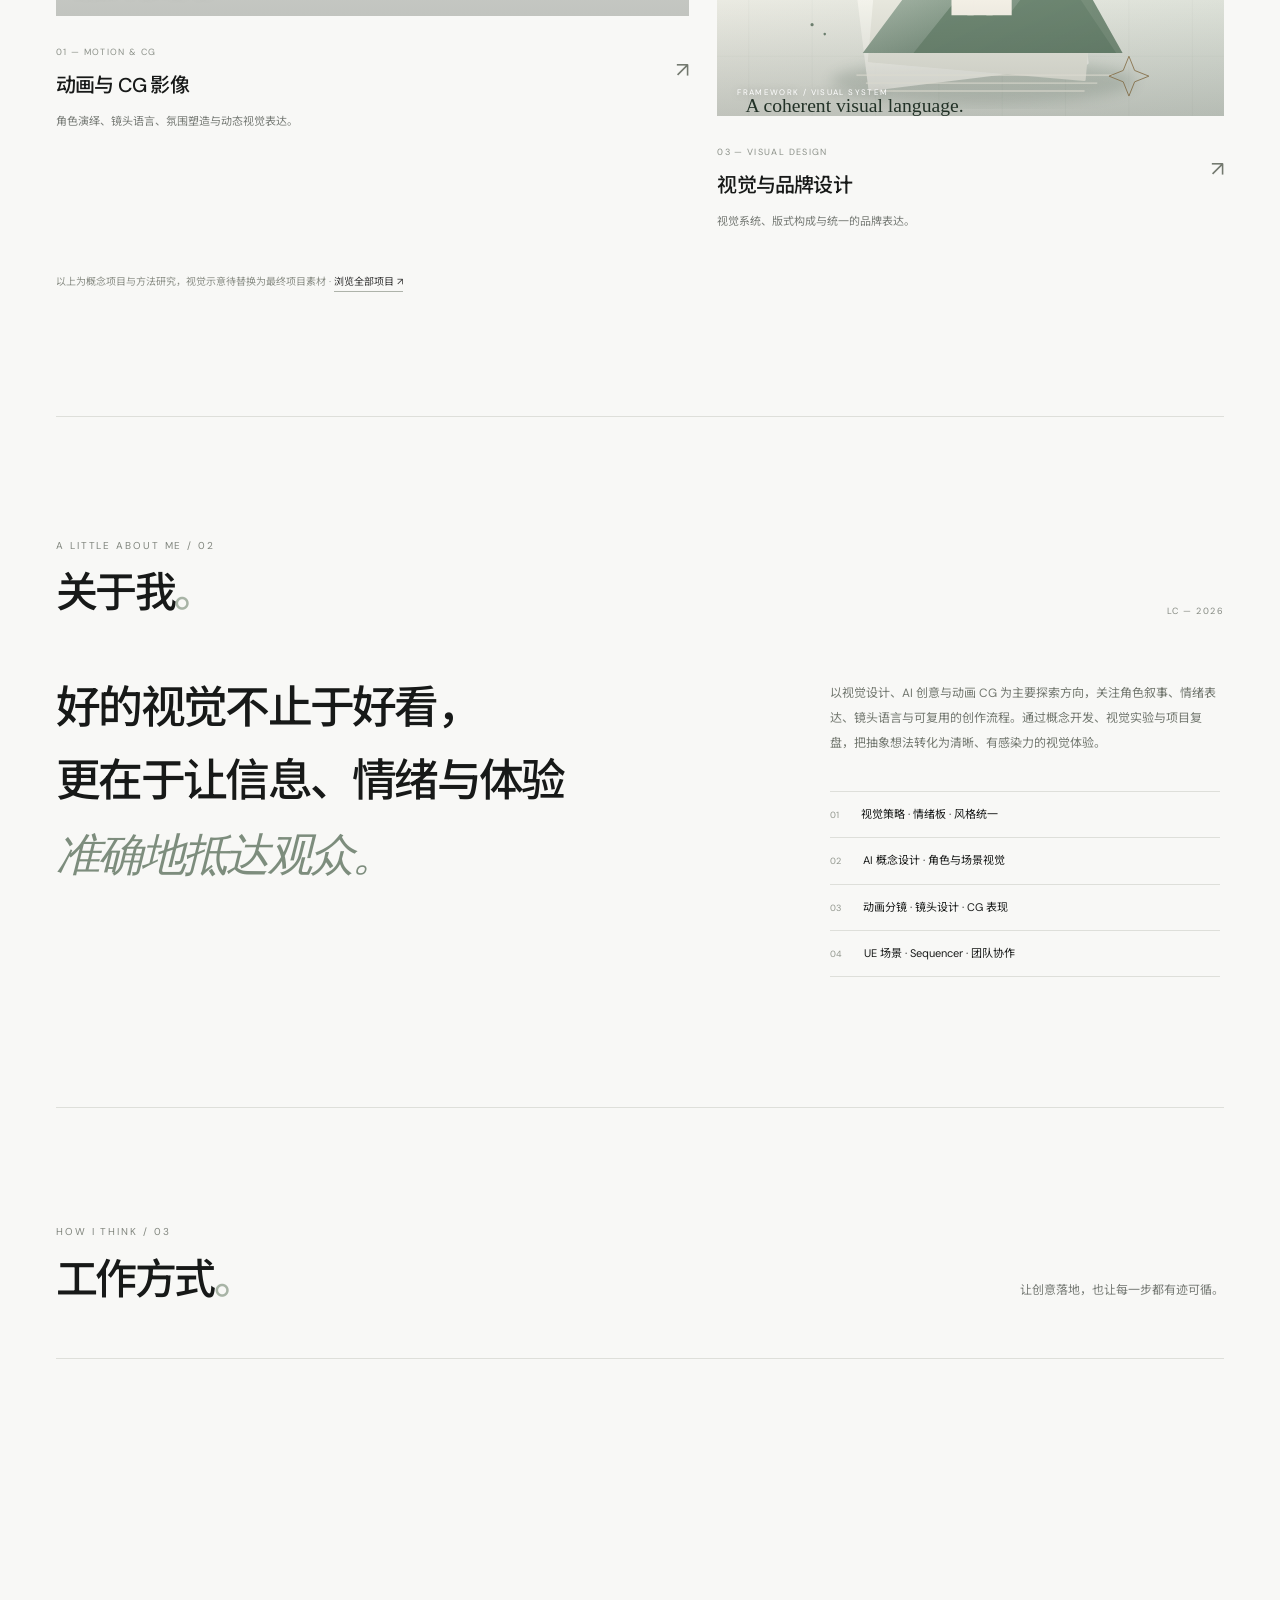
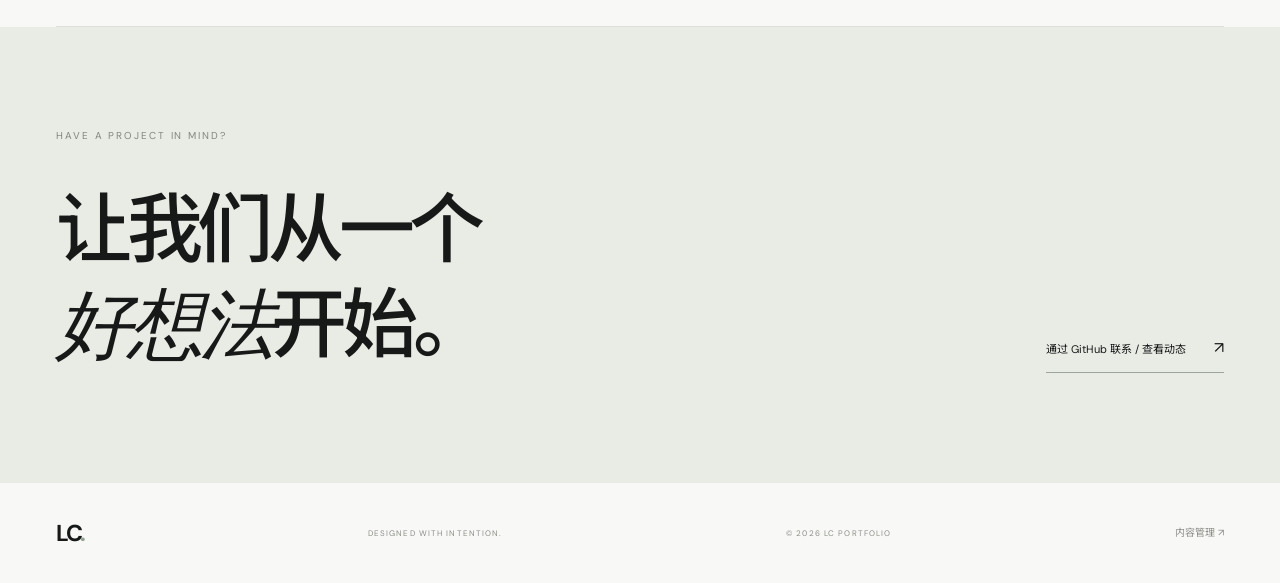
==== commit 9d00b012: "Replace Fenyin placeholder with cinematic artwork" ====
--- a/index.html
+++ b/index.html
@@ -22,12 +22,12 @@
 <section class="hero" aria-labelledby="hero-title">
 <div class="hero-meta"><span><i class="status-dot"></i> OPEN TO CREATIVE EXPLORATION</span><span>INDEPENDENT CREATIVE / 2026</span></div>
 <div class="hero-copy"><p class="eyebrow">视觉 · 创意 · 影像</p><h1 id="hero-title">让想法，<br><span>拥有自己的</span><em>视觉语言。</em></h1><div class="hero-bottom"><p class="hero-intro">聚焦视觉设计、AI 创意与动画 CG。<br>在叙事、审美与技术之间，探索更好的表达方式。</p><a class="text-link" href="#work">探索作品方向 <span>↘</span></a></div></div>
-<div class="hero-art"><img src="assets/fenyin-stage.svg?v=20261119-3" alt="舞台与声音粒子概念视觉"><span class="art-index">FIG. 01 — VISUAL STUDY</span><span class="art-side">IDEAS INTO VISUALS</span></div>
+<div class="hero-art"><img src="assets/fenyin-stage.jpg?v=20261119?v=20261119-3" alt="舞台与声音粒子概念视觉"><span class="art-index">FIG. 01 — VISUAL STUDY</span><span class="art-side">IDEAS INTO VISUALS</span></div>
 <div class="hero-foot"><span>SCROLL TO EXPLORE</span><span>01 / 04</span></div>
 </section>
 <section class="section work-section" id="work"><div class="section-heading"><div><p class="eyebrow">SELECTED PROJECTS / 01</p><h2>精选项目<span>。</span></h2></div><p class="section-note">以角色叙事、AI 视觉与动态影像为核心，呈现创意从构思到视觉表达的过程。</p></div>
 <div class="work-grid">
-<a class="work-card work-card-large" href="project.html?case=fenyin"><div class="work-visual"><img src="assets/fenyin-stage.svg?v=20261119-3" alt="绯音角色舞台视觉示意"><span class="visual-caption">CONCEPT STUDY / MOTION</span></div><div class="work-info"><div><span class="work-type">01 — MOTION & CG</span><h3>动画与 CG 影像</h3></div><span class="work-arrow">↗</span></div><p class="work-desc">角色演绎、镜头语言、氛围塑造与动态视觉表达。</p></a>
+<a class="work-card work-card-large" href="project.html?case=fenyin"><div class="work-visual"><img src="assets/fenyin-stage.jpg?v=20261119?v=20261119-3" alt="绯音角色舞台视觉示意"><span class="visual-caption">CONCEPT STUDY / MOTION</span></div><div class="work-info"><div><span class="work-type">01 — MOTION & CG</span><h3>动画与 CG 影像</h3></div><span class="work-arrow">↗</span></div><p class="work-desc">角色演绎、镜头语言、氛围塑造与动态视觉表达。</p></a>
 <a class="work-card" href="project.html?case=qingyu"><div class="work-visual"><img src="assets/qingyu-wind.svg?v=20261119-3" alt="青羽山崖场景视觉示意"><span class="visual-caption">CONCEPT STUDY / CHARACTER PV</span></div><div class="work-info"><div><span class="work-type">02 — AI CREATION</span><h3>AI 创意视觉</h3></div><span class="work-arrow">↗</span></div><p class="work-desc">探索生成式工具在概念设计、视觉开发与内容创作中的应用。</p></a>
 <a class="work-card" href="project.html?case=system"><div class="work-visual"><img src="assets/visual-system.svg?v=20261119-3" alt="视觉系统概念版式示意"><span class="visual-caption">FRAMEWORK / VISUAL SYSTEM</span></div><div class="work-info"><div><span class="work-type">03 — VISUAL DESIGN</span><h3>视觉与品牌设计</h3></div><span class="work-arrow">↗</span></div><p class="work-desc">视觉系统、版式构成与统一的品牌表达。</p></a>
 </div><p class="work-hint">以上为概念项目与方法研究，视觉示意待替换为最终项目素材 · <a href="projects.html">浏览全部项目 ↗</a></p></section>
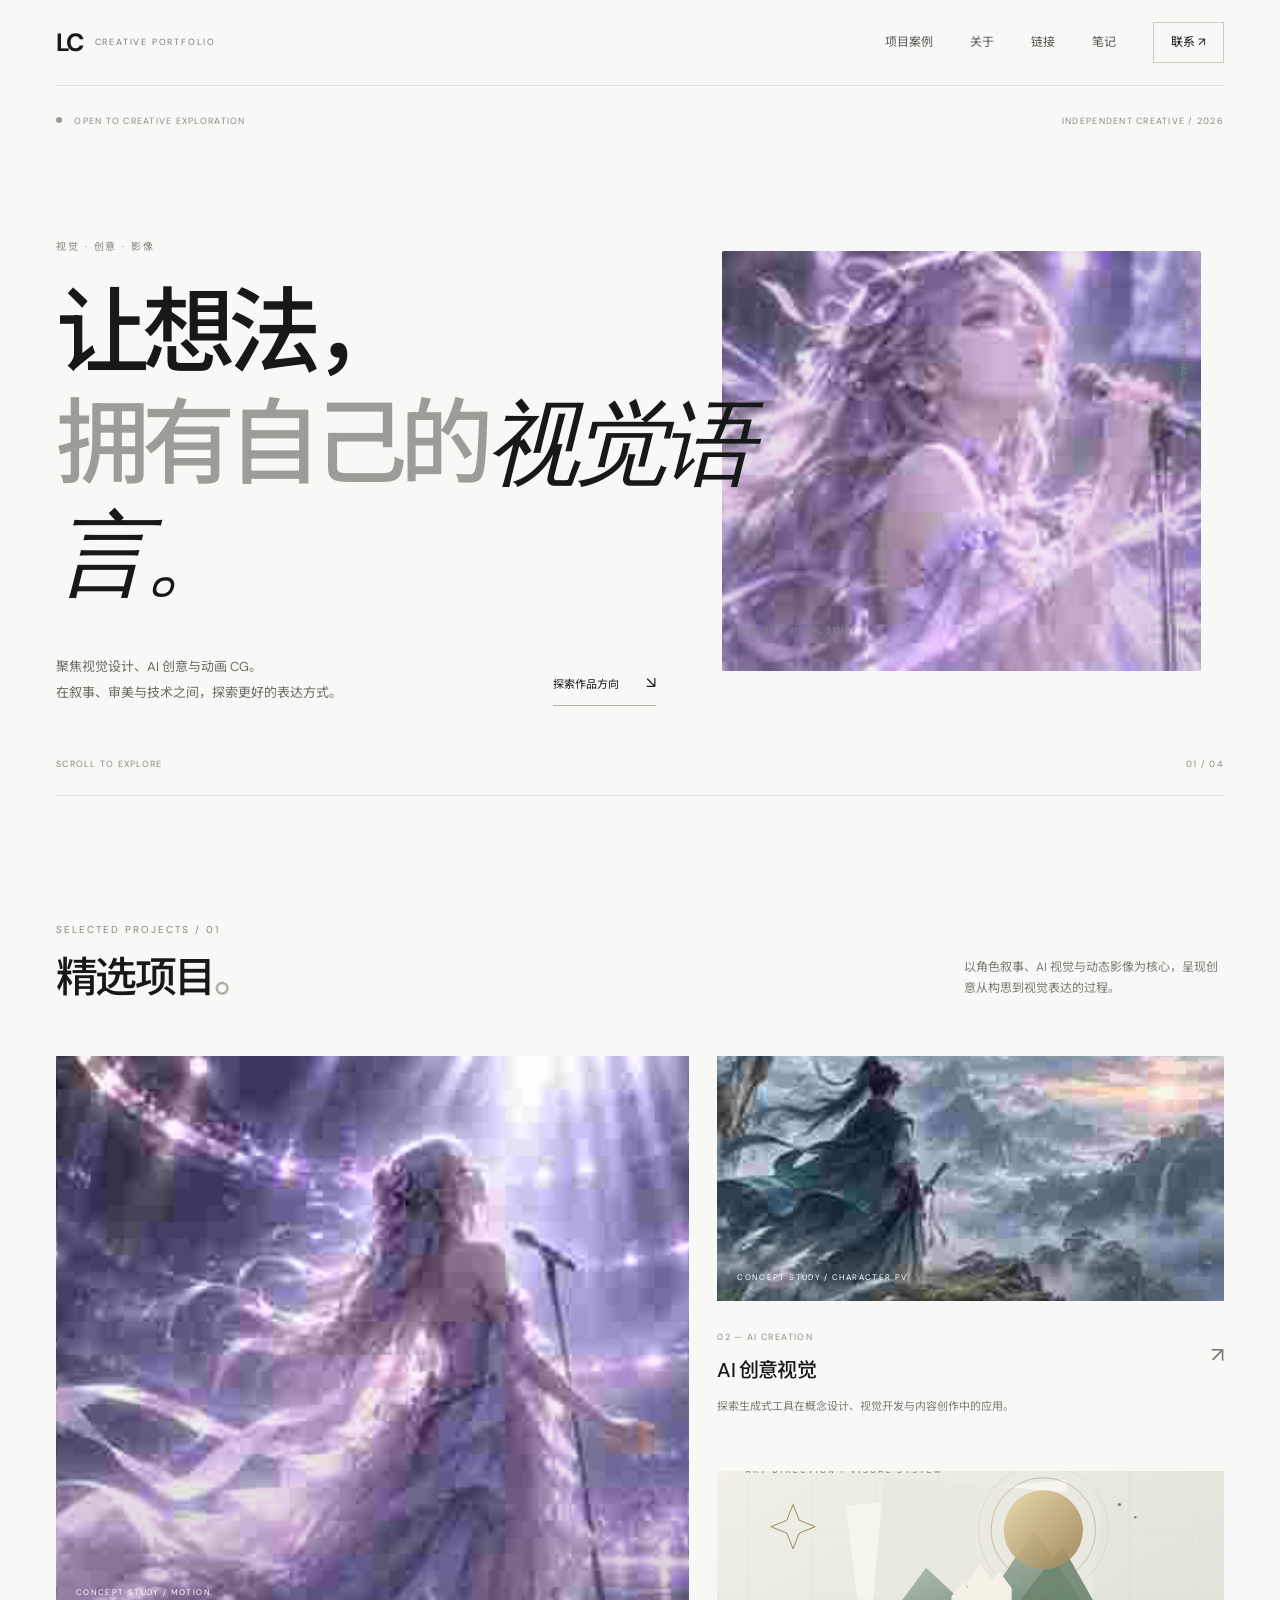
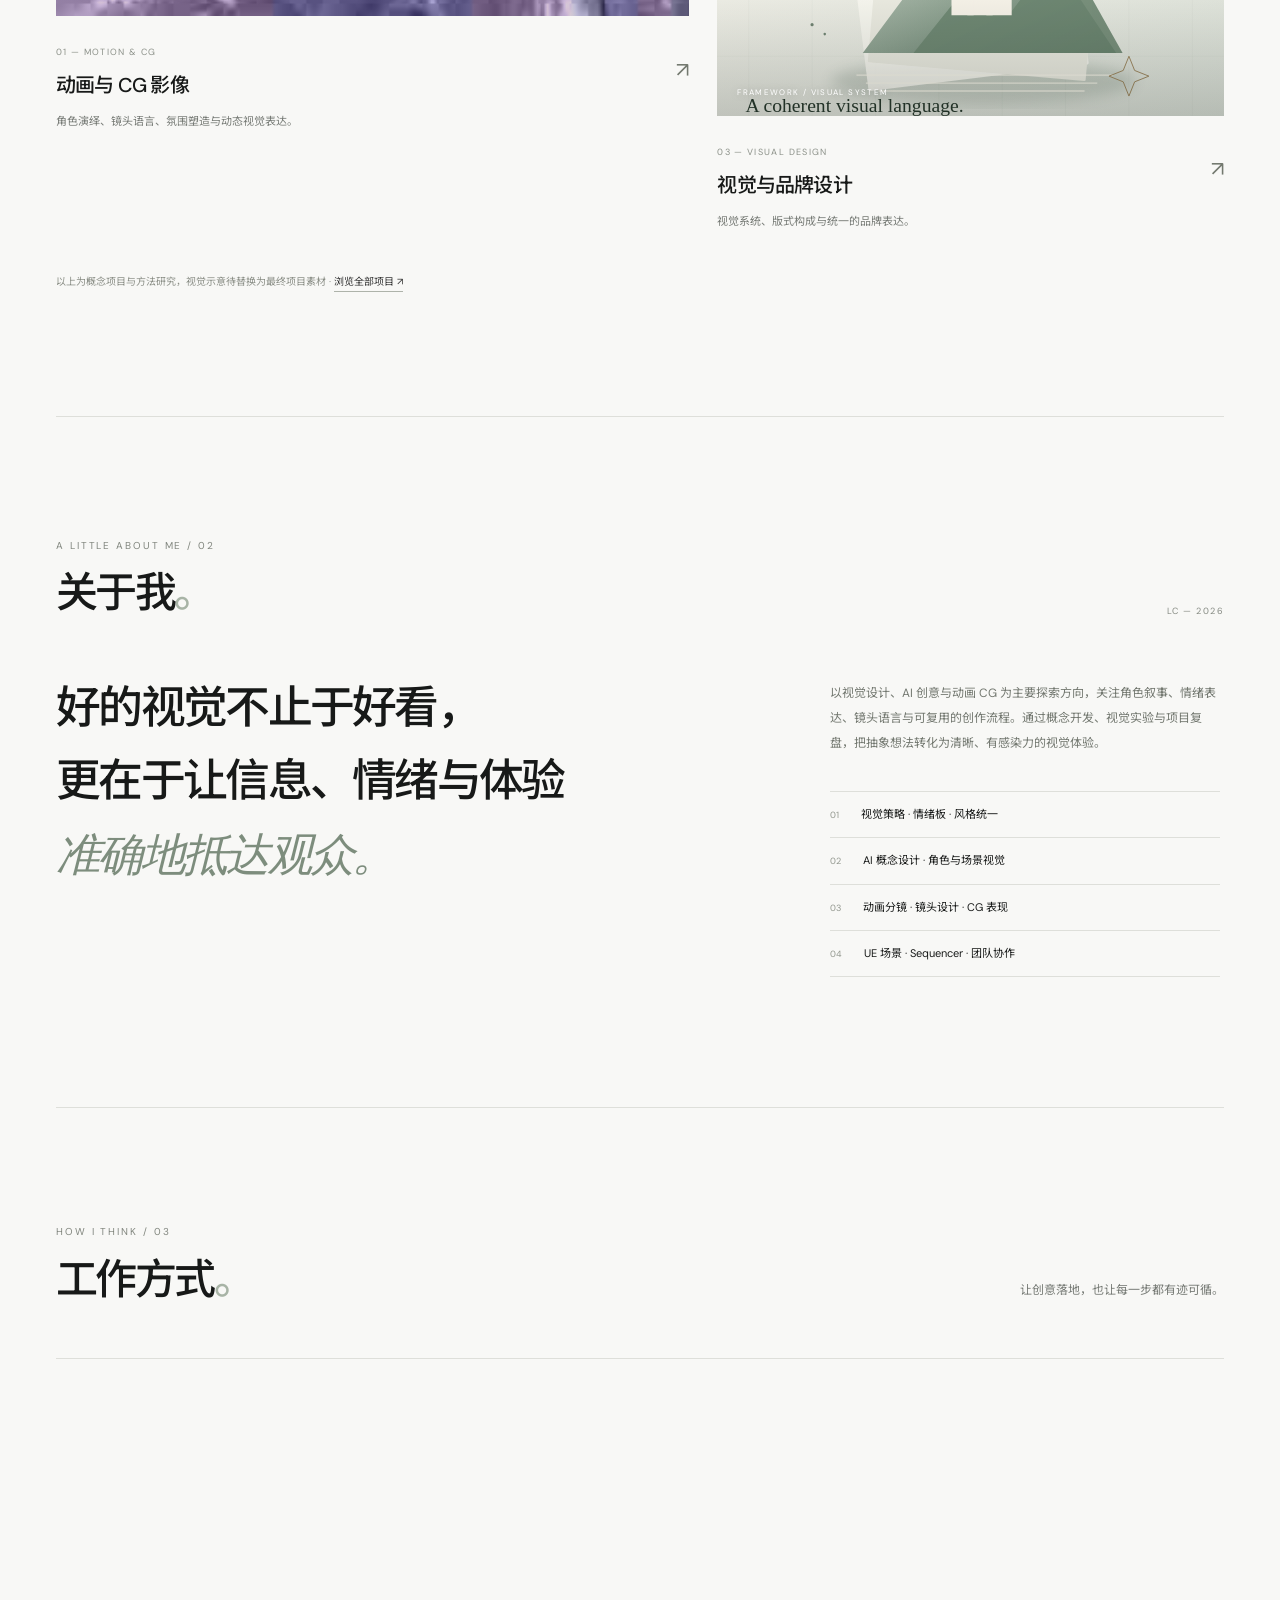
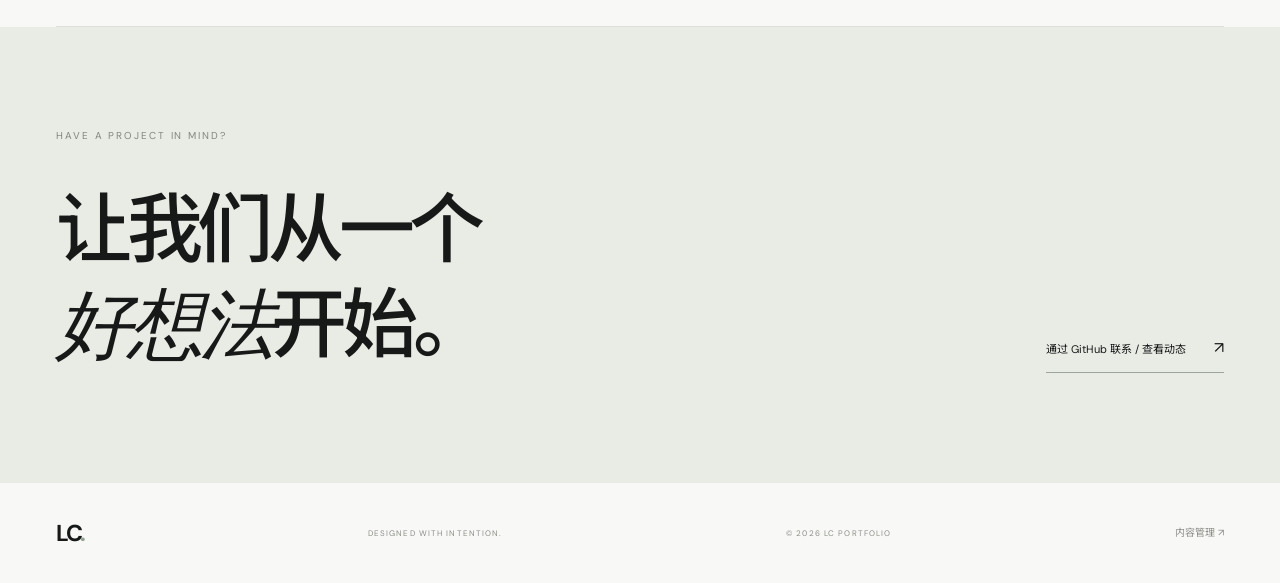
==== commit f4eb3d0d: "Add cinematic project imagery for Fenyin and Qingyu" ====
--- a/index.html
+++ b/index.html
@@ -22,13 +22,13 @@
 <section class="hero" aria-labelledby="hero-title">
 <div class="hero-meta"><span><i class="status-dot"></i> OPEN TO CREATIVE EXPLORATION</span><span>INDEPENDENT CREATIVE / 2026</span></div>
 <div class="hero-copy"><p class="eyebrow">视觉 · 创意 · 影像</p><h1 id="hero-title">让想法，<br><span>拥有自己的</span><em>视觉语言。</em></h1><div class="hero-bottom"><p class="hero-intro">聚焦视觉设计、AI 创意与动画 CG。<br>在叙事、审美与技术之间，探索更好的表达方式。</p><a class="text-link" href="#work">探索作品方向 <span>↘</span></a></div></div>
-<div class="hero-art"><img src="assets/fenyin-stage.jpg?v=20261119?v=20261119-3" alt="舞台与声音粒子概念视觉"><span class="art-index">FIG. 01 — VISUAL STUDY</span><span class="art-side">IDEAS INTO VISUALS</span></div>
+<div class="hero-art"><img src="assets/fenyin-close-small.jpg?v=20261119?v=20261119-3" alt="舞台与声音粒子概念视觉"><span class="art-index">FIG. 01 — VISUAL STUDY</span><span class="art-side">IDEAS INTO VISUALS</span></div>
 <div class="hero-foot"><span>SCROLL TO EXPLORE</span><span>01 / 04</span></div>
 </section>
 <section class="section work-section" id="work"><div class="section-heading"><div><p class="eyebrow">SELECTED PROJECTS / 01</p><h2>精选项目<span>。</span></h2></div><p class="section-note">以角色叙事、AI 视觉与动态影像为核心，呈现创意从构思到视觉表达的过程。</p></div>
 <div class="work-grid">
 <a class="work-card work-card-large" href="project.html?case=fenyin"><div class="work-visual"><img src="assets/fenyin-stage.jpg?v=20261119?v=20261119-3" alt="绯音角色舞台视觉示意"><span class="visual-caption">CONCEPT STUDY / MOTION</span></div><div class="work-info"><div><span class="work-type">01 — MOTION & CG</span><h3>动画与 CG 影像</h3></div><span class="work-arrow">↗</span></div><p class="work-desc">角色演绎、镜头语言、氛围塑造与动态视觉表达。</p></a>
-<a class="work-card" href="project.html?case=qingyu"><div class="work-visual"><img src="assets/qingyu-wind.svg?v=20261119-3" alt="青羽山崖场景视觉示意"><span class="visual-caption">CONCEPT STUDY / CHARACTER PV</span></div><div class="work-info"><div><span class="work-type">02 — AI CREATION</span><h3>AI 创意视觉</h3></div><span class="work-arrow">↗</span></div><p class="work-desc">探索生成式工具在概念设计、视觉开发与内容创作中的应用。</p></a>
+<a class="work-card" href="project.html?case=qingyu"><div class="work-visual"><img src="assets/qingyu-stage.jpg?v=20261119?v=20261119-3" alt="青羽山崖场景视觉示意"><span class="visual-caption">CONCEPT STUDY / CHARACTER PV</span></div><div class="work-info"><div><span class="work-type">02 — AI CREATION</span><h3>AI 创意视觉</h3></div><span class="work-arrow">↗</span></div><p class="work-desc">探索生成式工具在概念设计、视觉开发与内容创作中的应用。</p></a>
 <a class="work-card" href="project.html?case=system"><div class="work-visual"><img src="assets/visual-system.svg?v=20261119-3" alt="视觉系统概念版式示意"><span class="visual-caption">FRAMEWORK / VISUAL SYSTEM</span></div><div class="work-info"><div><span class="work-type">03 — VISUAL DESIGN</span><h3>视觉与品牌设计</h3></div><span class="work-arrow">↗</span></div><p class="work-desc">视觉系统、版式构成与统一的品牌表达。</p></a>
 </div><p class="work-hint">以上为概念项目与方法研究，视觉示意待替换为最终项目素材 · <a href="projects.html">浏览全部项目 ↗</a></p></section>
 <section class="about-section section" id="about"><div class="section-heading"><div><p class="eyebrow">A LITTLE ABOUT ME / 02</p><h2>关于我<span>。</span></h2></div><span class="about-number">LC — 2026</span></div><div class="about-layout"><p class="about-statement">好的视觉不止于好看，<br>更在于让信息、情绪与体验<br><span>准确地抵达观众。</span></p><div class="about-detail"><p>以视觉设计、AI 创意与动画 CG 为主要探索方向，关注角色叙事、情绪表达、镜头语言与可复用的创作流程。通过概念开发、视觉实验与项目复盘，把抽象想法转化为清晰、有感染力的视觉体验。</p><div class="focus-list"><div><span>01</span>视觉策略 · 情绪板 · 风格统一</div><div><span>02</span>AI 概念设计 · 角色与场景视觉</div><div><span>03</span>动画分镜 · 镜头设计 · CG 表现</div><div><span>04</span>UE 场景 · Sequencer · 团队协作</div></div></div></div></section>
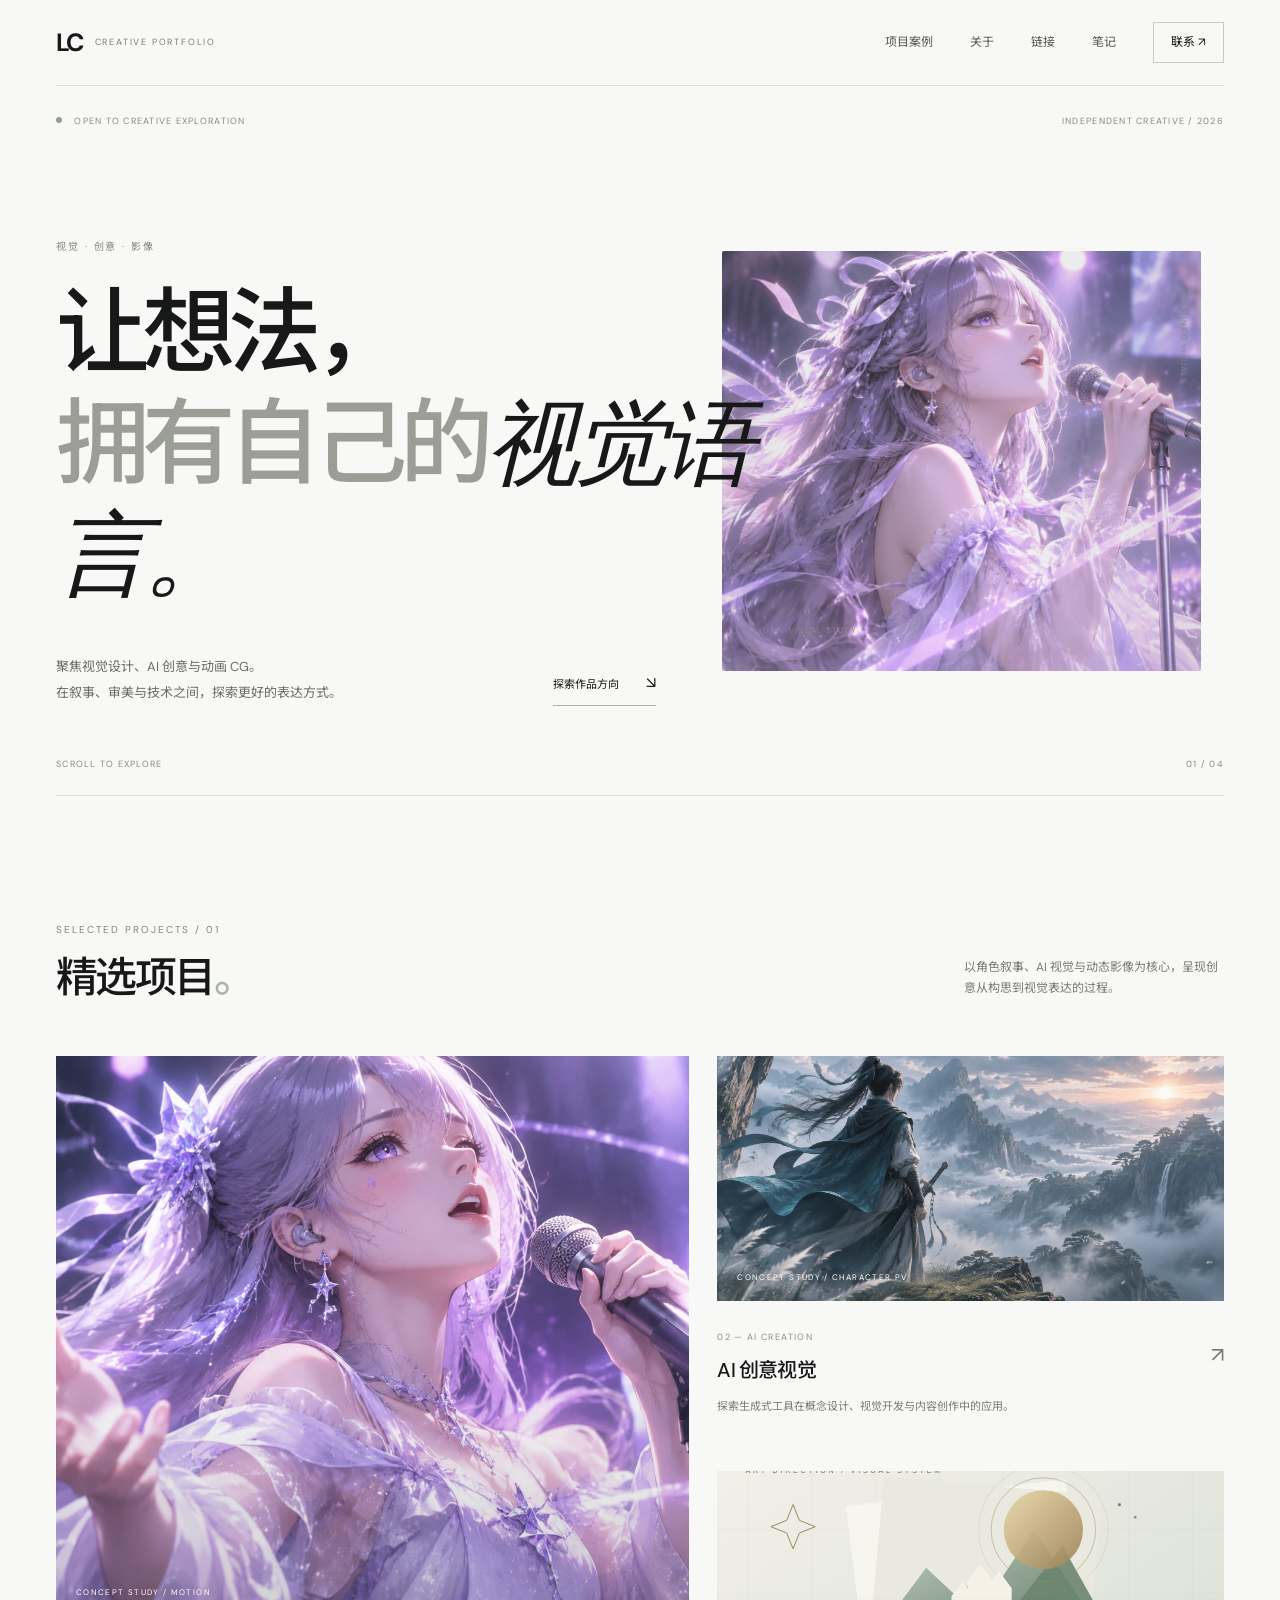
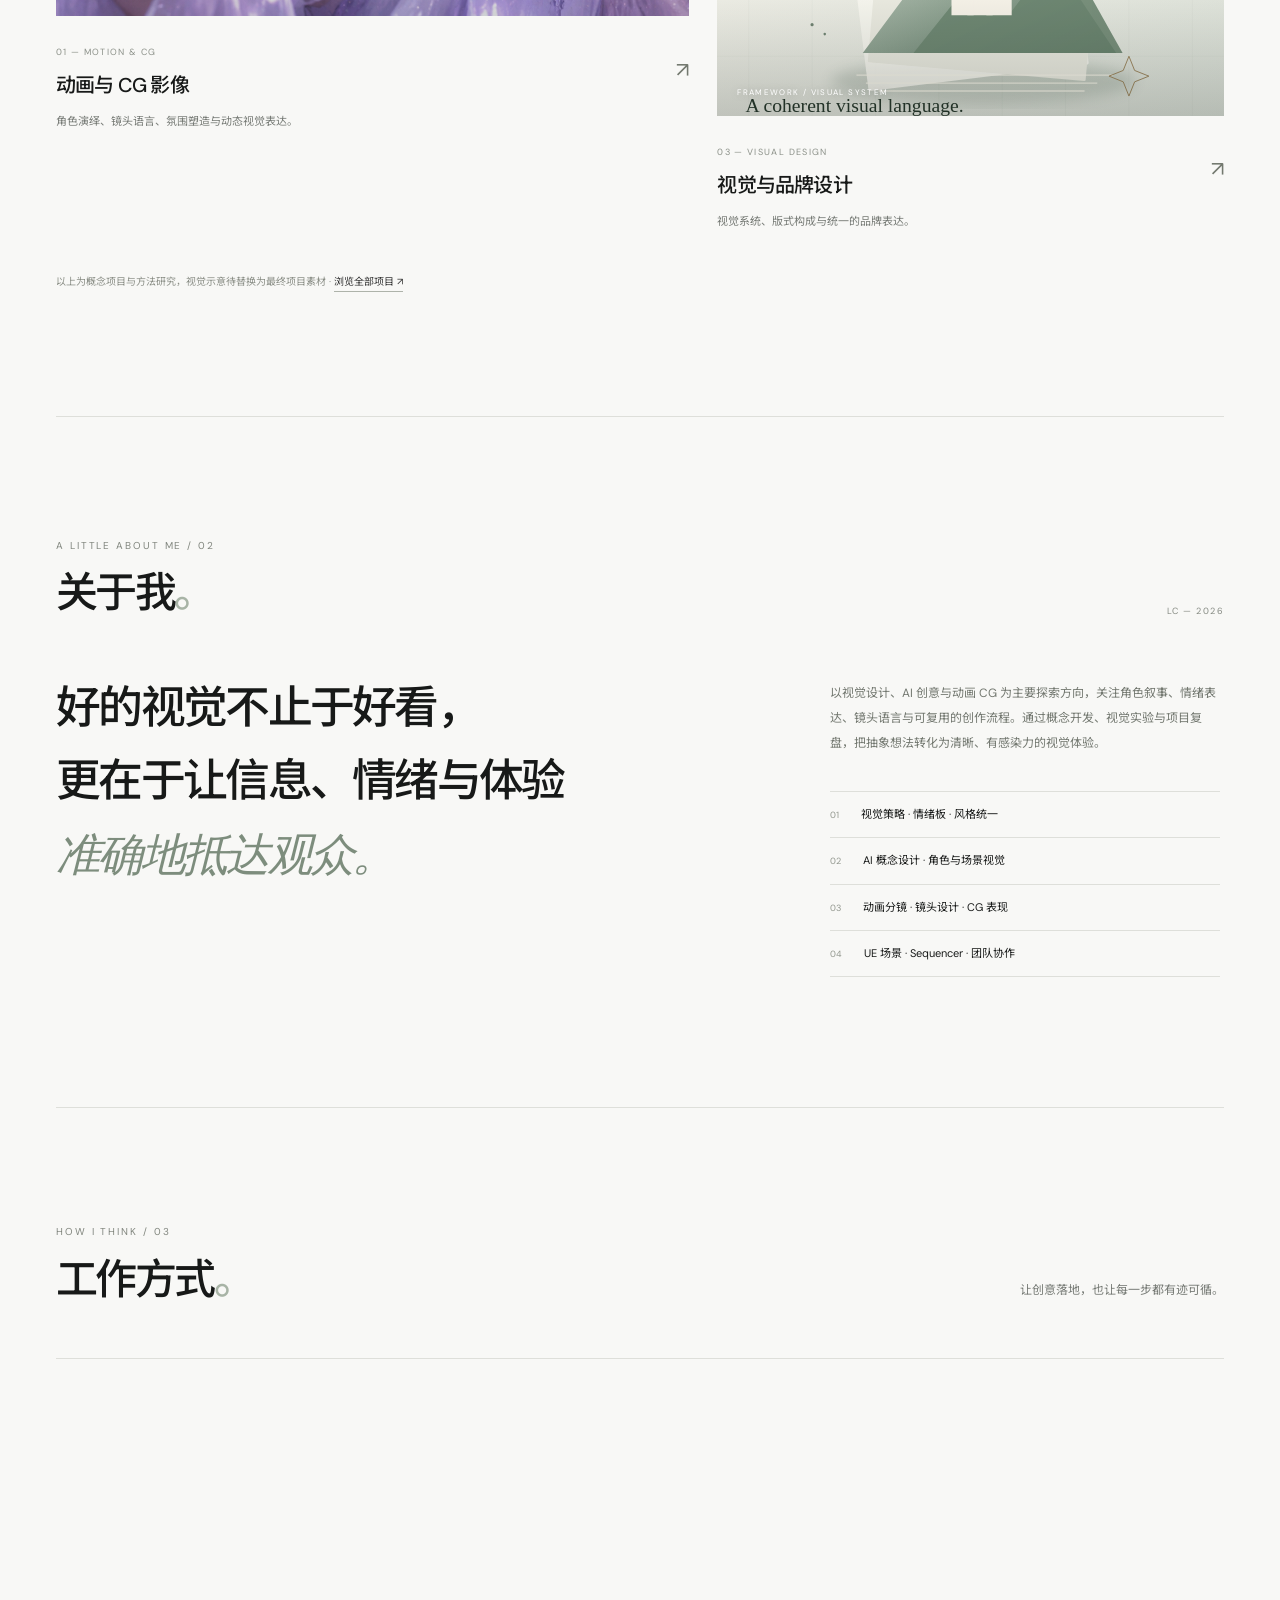
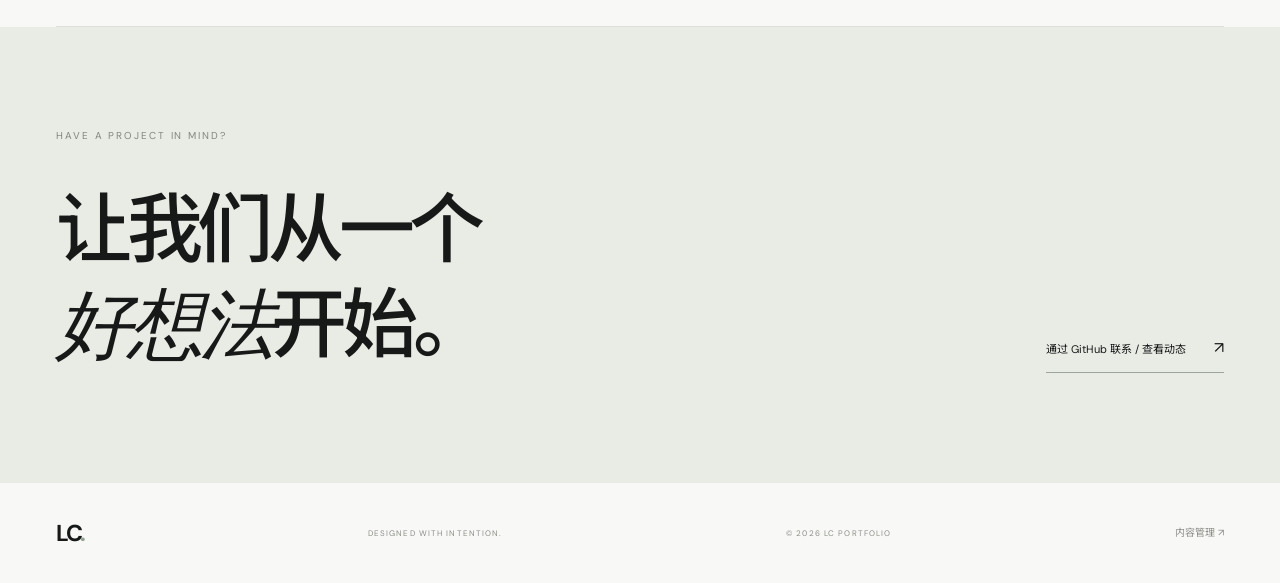
==== commit 70d7101c: "Use uploaded full-resolution portfolio images" ====
--- a/index.html
+++ b/index.html
@@ -22,13 +22,13 @@
 <section class="hero" aria-labelledby="hero-title">
 <div class="hero-meta"><span><i class="status-dot"></i> OPEN TO CREATIVE EXPLORATION</span><span>INDEPENDENT CREATIVE / 2026</span></div>
 <div class="hero-copy"><p class="eyebrow">视觉 · 创意 · 影像</p><h1 id="hero-title">让想法，<br><span>拥有自己的</span><em>视觉语言。</em></h1><div class="hero-bottom"><p class="hero-intro">聚焦视觉设计、AI 创意与动画 CG。<br>在叙事、审美与技术之间，探索更好的表达方式。</p><a class="text-link" href="#work">探索作品方向 <span>↘</span></a></div></div>
-<div class="hero-art"><img src="assets/fenyin-close-small.jpg?v=20261119?v=20261119-3" alt="舞台与声音粒子概念视觉"><span class="art-index">FIG. 01 — VISUAL STUDY</span><span class="art-side">IDEAS INTO VISUALS</span></div>
+<div class="hero-art"><img src="assets/fenyin-close-hd.jpg?v=20261119?v=20261119-3" alt="舞台与声音粒子概念视觉"><span class="art-index">FIG. 01 — VISUAL STUDY</span><span class="art-side">IDEAS INTO VISUALS</span></div>
 <div class="hero-foot"><span>SCROLL TO EXPLORE</span><span>01 / 04</span></div>
 </section>
 <section class="section work-section" id="work"><div class="section-heading"><div><p class="eyebrow">SELECTED PROJECTS / 01</p><h2>精选项目<span>。</span></h2></div><p class="section-note">以角色叙事、AI 视觉与动态影像为核心，呈现创意从构思到视觉表达的过程。</p></div>
 <div class="work-grid">
-<a class="work-card work-card-large" href="project.html?case=fenyin"><div class="work-visual"><img src="assets/fenyin-stage.jpg?v=20261119?v=20261119-3" alt="绯音角色舞台视觉示意"><span class="visual-caption">CONCEPT STUDY / MOTION</span></div><div class="work-info"><div><span class="work-type">01 — MOTION & CG</span><h3>动画与 CG 影像</h3></div><span class="work-arrow">↗</span></div><p class="work-desc">角色演绎、镜头语言、氛围塑造与动态视觉表达。</p></a>
-<a class="work-card" href="project.html?case=qingyu"><div class="work-visual"><img src="assets/qingyu-stage.jpg?v=20261119?v=20261119-3" alt="青羽山崖场景视觉示意"><span class="visual-caption">CONCEPT STUDY / CHARACTER PV</span></div><div class="work-info"><div><span class="work-type">02 — AI CREATION</span><h3>AI 创意视觉</h3></div><span class="work-arrow">↗</span></div><p class="work-desc">探索生成式工具在概念设计、视觉开发与内容创作中的应用。</p></a>
+<a class="work-card work-card-large" href="project.html?case=fenyin"><div class="work-visual"><img src="assets/fenyin-stage-hd.jpg?v=20261119?v=20261119-3" alt="绯音角色舞台视觉示意"><span class="visual-caption">CONCEPT STUDY / MOTION</span></div><div class="work-info"><div><span class="work-type">01 — MOTION & CG</span><h3>动画与 CG 影像</h3></div><span class="work-arrow">↗</span></div><p class="work-desc">角色演绎、镜头语言、氛围塑造与动态视觉表达。</p></a>
+<a class="work-card" href="project.html?case=qingyu"><div class="work-visual"><img src="assets/qingyu-stage-hd.jpg?v=20261119?v=20261119-3" alt="青羽山崖场景视觉示意"><span class="visual-caption">CONCEPT STUDY / CHARACTER PV</span></div><div class="work-info"><div><span class="work-type">02 — AI CREATION</span><h3>AI 创意视觉</h3></div><span class="work-arrow">↗</span></div><p class="work-desc">探索生成式工具在概念设计、视觉开发与内容创作中的应用。</p></a>
 <a class="work-card" href="project.html?case=system"><div class="work-visual"><img src="assets/visual-system.svg?v=20261119-3" alt="视觉系统概念版式示意"><span class="visual-caption">FRAMEWORK / VISUAL SYSTEM</span></div><div class="work-info"><div><span class="work-type">03 — VISUAL DESIGN</span><h3>视觉与品牌设计</h3></div><span class="work-arrow">↗</span></div><p class="work-desc">视觉系统、版式构成与统一的品牌表达。</p></a>
 </div><p class="work-hint">以上为概念项目与方法研究，视觉示意待替换为最终项目素材 · <a href="projects.html">浏览全部项目 ↗</a></p></section>
 <section class="about-section section" id="about"><div class="section-heading"><div><p class="eyebrow">A LITTLE ABOUT ME / 02</p><h2>关于我<span>。</span></h2></div><span class="about-number">LC — 2026</span></div><div class="about-layout"><p class="about-statement">好的视觉不止于好看，<br>更在于让信息、情绪与体验<br><span>准确地抵达观众。</span></p><div class="about-detail"><p>以视觉设计、AI 创意与动画 CG 为主要探索方向，关注角色叙事、情绪表达、镜头语言与可复用的创作流程。通过概念开发、视觉实验与项目复盘，把抽象想法转化为清晰、有感染力的视觉体验。</p><div class="focus-list"><div><span>01</span>视觉策略 · 情绪板 · 风格统一</div><div><span>02</span>AI 概念设计 · 角色与场景视觉</div><div><span>03</span>动画分镜 · 镜头设计 · CG 表现</div><div><span>04</span>UE 场景 · Sequencer · 团队协作</div></div></div></div></section>
